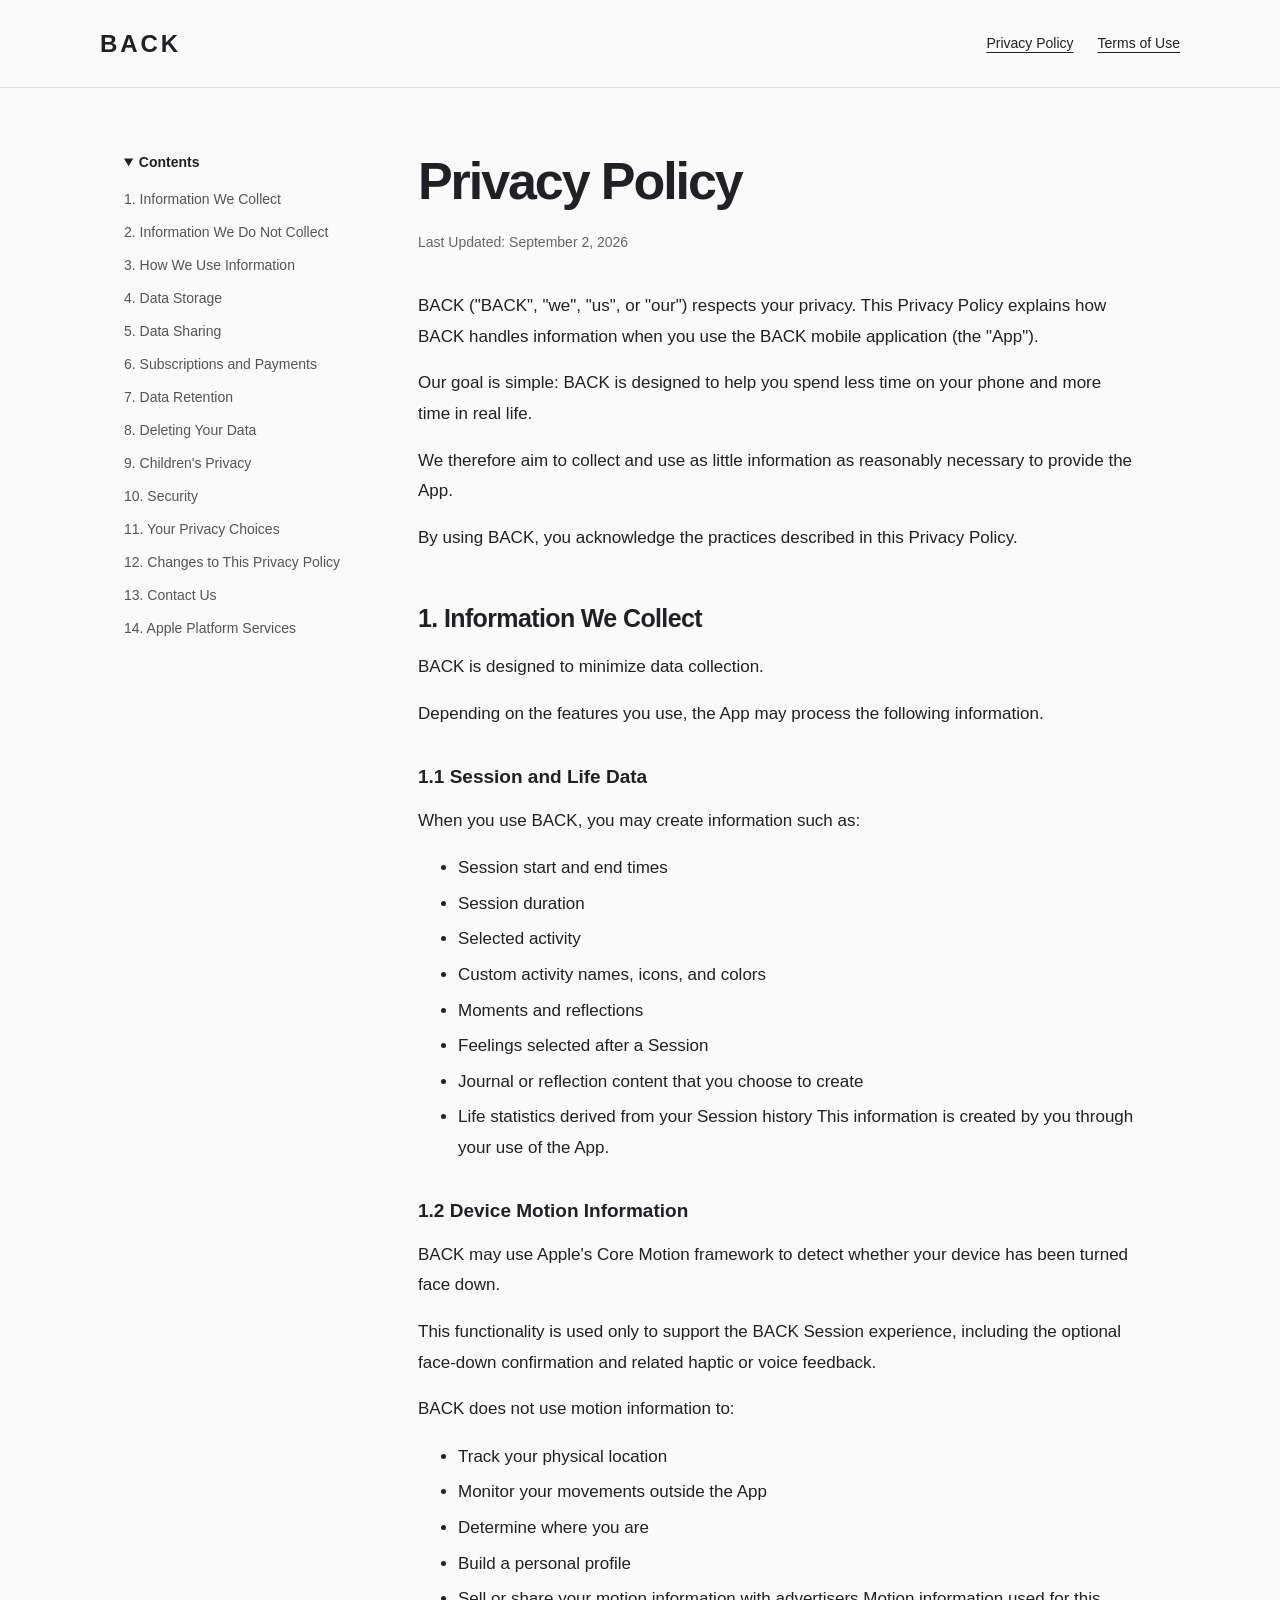
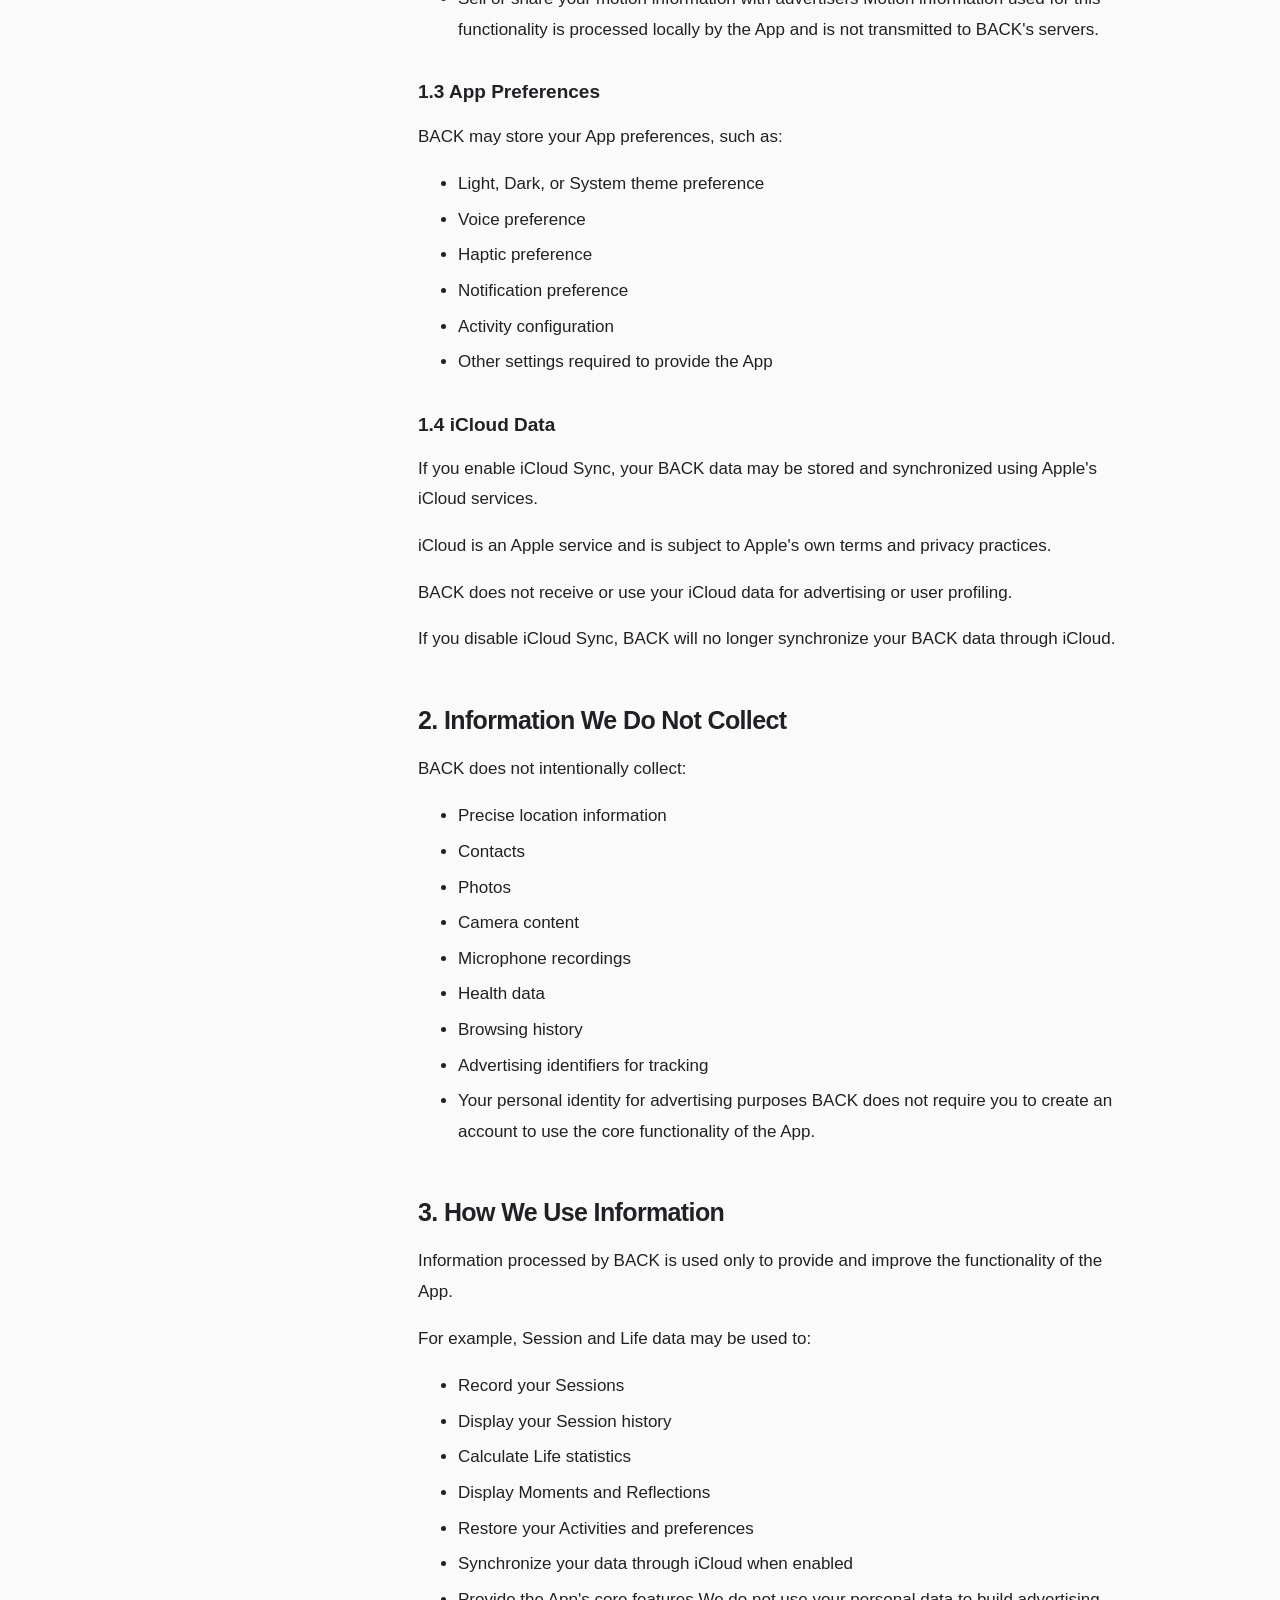
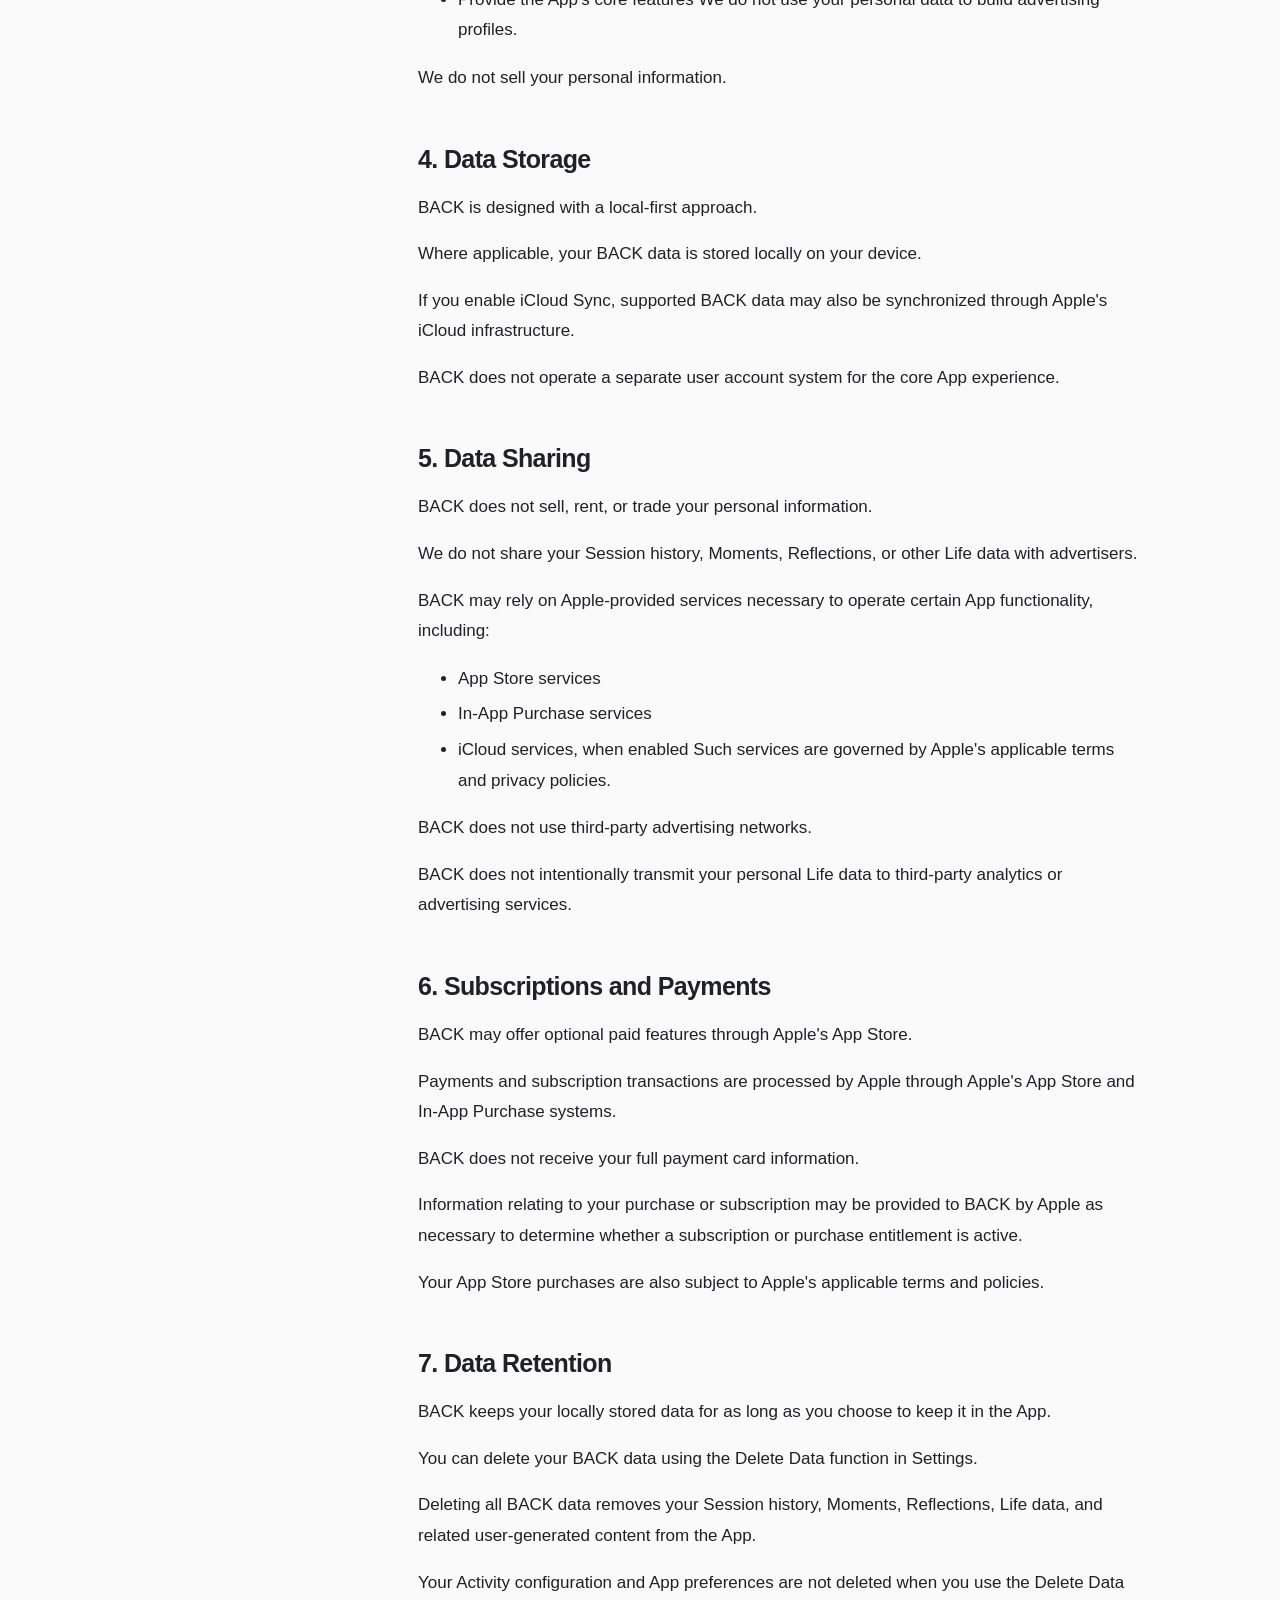
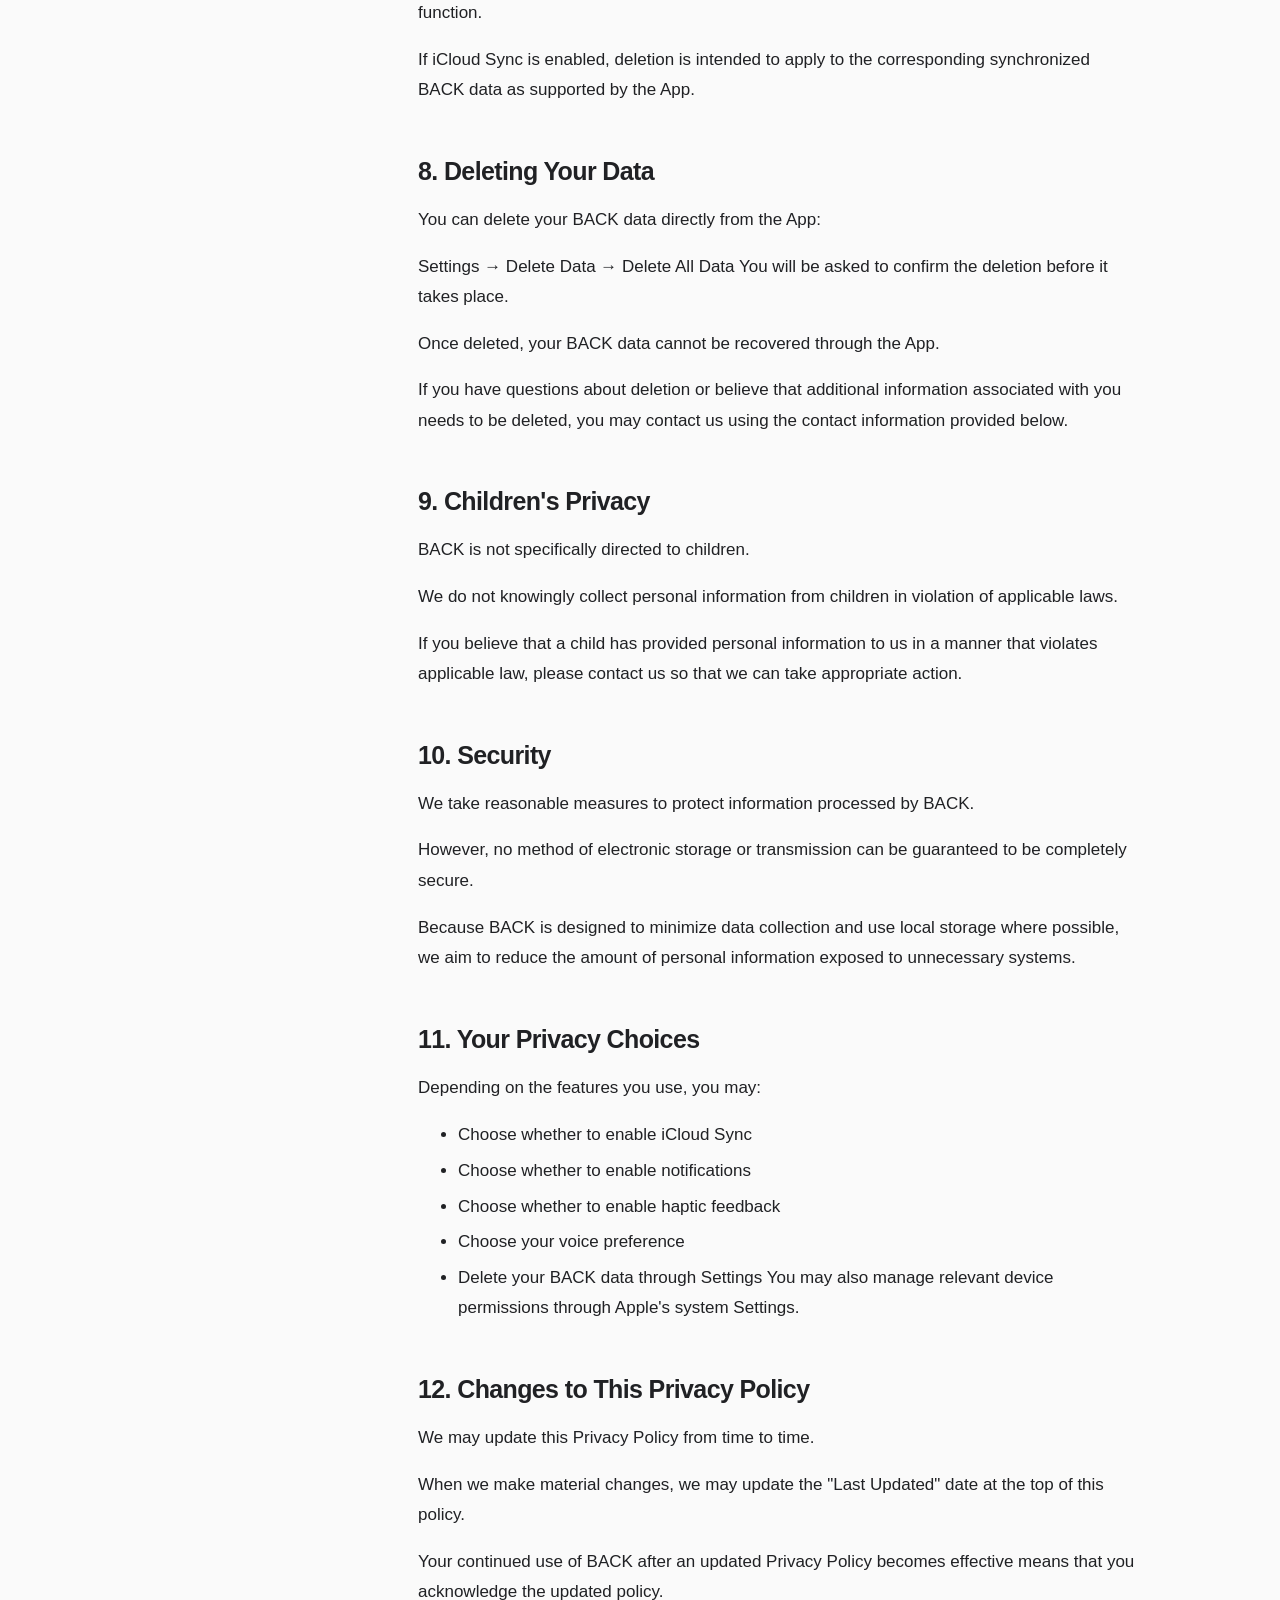
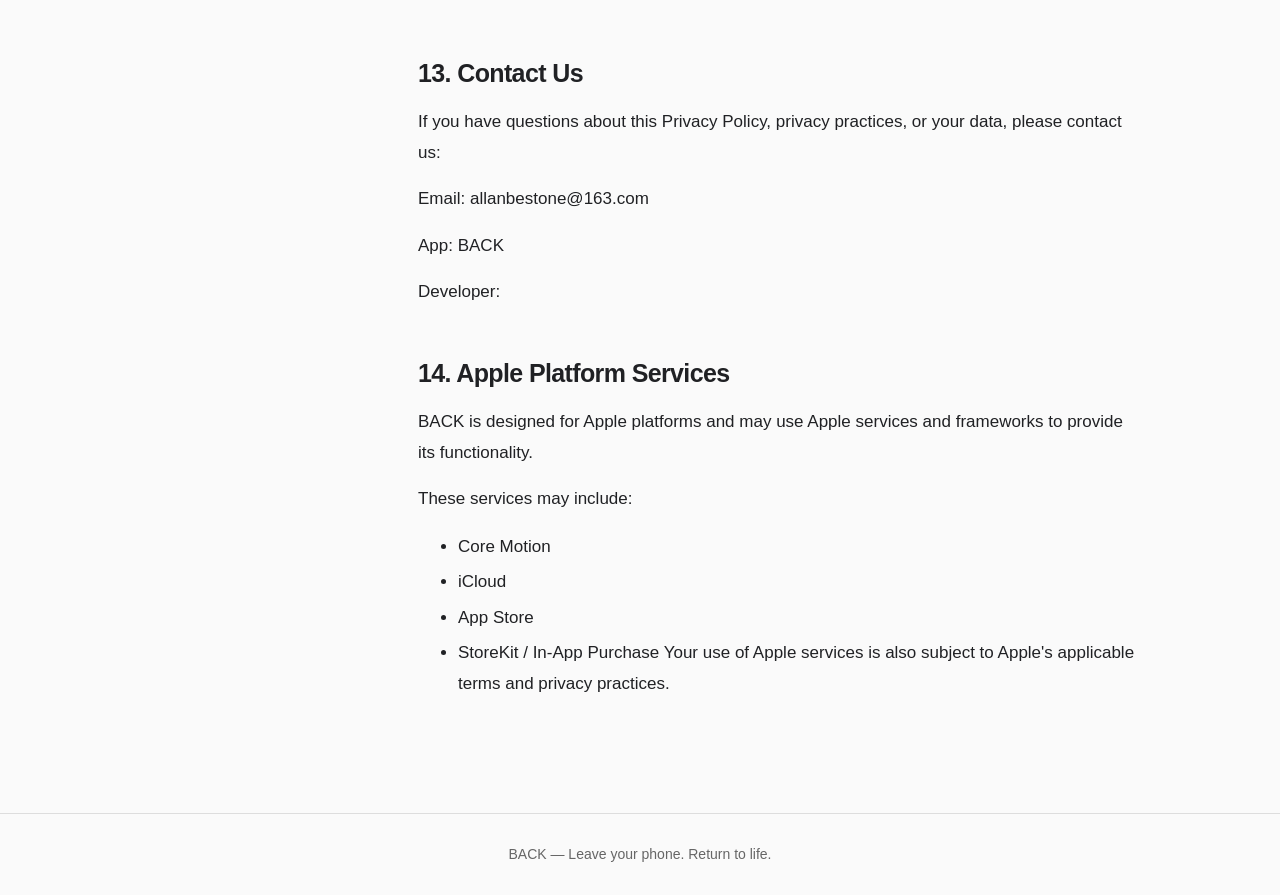
==== privacy.html @ 3ff4a6d5 "Publish BACK privacy policy and terms of use" ====
<!doctype html><html lang="en"><head><meta charset="utf-8"><meta name="viewport" content="width=device-width, initial-scale=1"><title>Privacy Policy · BACK</title><meta name="description" content="Privacy Policy for the BACK mobile application."><link rel="stylesheet" href="style.css"></head><body><header><a class="brand" href="index.html">BACK</a><nav aria-label="Legal"><a href="privacy.html">Privacy Policy</a><a href="terms.html">Terms of Use</a></nav></header><main><div class="layout"><aside><details open><summary>Contents</summary><a href="#section-1">1. Information We Collect</a><a href="#section-2">2. Information We Do Not Collect</a><a href="#section-3">3. How We Use Information</a><a href="#section-4">4. Data Storage</a><a href="#section-5">5. Data Sharing</a><a href="#section-6">6. Subscriptions and Payments</a><a href="#section-7">7. Data Retention</a><a href="#section-8">8. Deleting Your Data</a><a href="#section-9">9. Children&#x27;s Privacy</a><a href="#section-10">10. Security</a><a href="#section-11">11. Your Privacy Choices</a><a href="#section-12">12. Changes to This Privacy Policy</a><a href="#section-13">13. Contact Us</a><a href="#section-14">14. Apple Platform Services</a></details></aside><article><h1>Privacy Policy</h1><p class="date">Last Updated: September 2, 2026</p><p>BACK (&quot;BACK&quot;, &quot;we&quot;, &quot;us&quot;, or &quot;our&quot;) respects your privacy. This Privacy Policy explains how BACK handles information when you use the BACK mobile application (the &quot;App&quot;).</p><p>Our goal is simple: BACK is designed to help you spend less time on your phone and more time in real life.</p><p>We therefore aim to collect and use as little information as reasonably necessary to provide the App.</p><p>By using BACK, you acknowledge the practices described in this Privacy Policy.</p><h2 id="section-1">1. Information We Collect</h2><p>BACK is designed to minimize data collection.</p><p>Depending on the features you use, the App may process the following information.</p><h3>1.1 Session and Life Data</h3><p>When you use BACK, you may create information such as:</p><ul><li>Session start and end times</li><li>Session duration</li><li>Selected activity</li><li>Custom activity names, icons, and colors</li><li>Moments and reflections</li><li>Feelings selected after a Session</li><li>Journal or reflection content that you choose to create</li><li>Life statistics derived from your Session history This information is created by you through your use of the App.</li></ul><h3>1.2 Device Motion Information</h3><p>BACK may use Apple&#x27;s Core Motion framework to detect whether your device has been turned face down.</p><p>This functionality is used only to support the BACK Session experience, including the optional face-down confirmation and related haptic or voice feedback.</p><p>BACK does not use motion information to:</p><ul><li>Track your physical location</li><li>Monitor your movements outside the App</li><li>Determine where you are</li><li>Build a personal profile</li><li>Sell or share your motion information with advertisers Motion information used for this functionality is processed locally by the App and is not transmitted to BACK&#x27;s servers.</li></ul><h3>1.3 App Preferences</h3><p>BACK may store your App preferences, such as:</p><ul><li>Light, Dark, or System theme preference</li><li>Voice preference</li><li>Haptic preference</li><li>Notification preference</li><li>Activity configuration</li><li>Other settings required to provide the App</li></ul><h3>1.4 iCloud Data</h3><p>If you enable iCloud Sync, your BACK data may be stored and synchronized using Apple&#x27;s iCloud services.</p><p>iCloud is an Apple service and is subject to Apple&#x27;s own terms and privacy practices.</p><p>BACK does not receive or use your iCloud data for advertising or user profiling.</p><p>If you disable iCloud Sync, BACK will no longer synchronize your BACK data through iCloud.</p><h2 id="section-2">2. Information We Do Not Collect</h2><p>BACK does not intentionally collect:</p><ul><li>Precise location information</li><li>Contacts</li><li>Photos</li><li>Camera content</li><li>Microphone recordings</li><li>Health data</li><li>Browsing history</li><li>Advertising identifiers for tracking</li><li>Your personal identity for advertising purposes BACK does not require you to create an account to use the core functionality of the App.</li></ul><h2 id="section-3">3. How We Use Information</h2><p>Information processed by BACK is used only to provide and improve the functionality of the App.</p><p>For example, Session and Life data may be used to:</p><ul><li>Record your Sessions</li><li>Display your Session history</li><li>Calculate Life statistics</li><li>Display Moments and Reflections</li><li>Restore your Activities and preferences</li><li>Synchronize your data through iCloud when enabled</li><li>Provide the App&#x27;s core features We do not use your personal data to build advertising profiles.</li></ul><p>We do not sell your personal information.</p><h2 id="section-4">4. Data Storage</h2><p>BACK is designed with a local-first approach.</p><p>Where applicable, your BACK data is stored locally on your device.</p><p>If you enable iCloud Sync, supported BACK data may also be synchronized through Apple&#x27;s iCloud infrastructure.</p><p>BACK does not operate a separate user account system for the core App experience.</p><h2 id="section-5">5. Data Sharing</h2><p>BACK does not sell, rent, or trade your personal information.</p><p>We do not share your Session history, Moments, Reflections, or other Life data with advertisers.</p><p>BACK may rely on Apple-provided services necessary to operate certain App functionality, including:</p><ul><li>App Store services</li><li>In-App Purchase services</li><li>iCloud services, when enabled Such services are governed by Apple&#x27;s applicable terms and privacy policies.</li></ul><p>BACK does not use third-party advertising networks.</p><p>BACK does not intentionally transmit your personal Life data to third-party analytics or advertising services.</p><h2 id="section-6">6. Subscriptions and Payments</h2><p>BACK may offer optional paid features through Apple&#x27;s App Store.</p><p>Payments and subscription transactions are processed by Apple through Apple&#x27;s App Store and In-App Purchase systems.</p><p>BACK does not receive your full payment card information.</p><p>Information relating to your purchase or subscription may be provided to BACK by Apple as necessary to determine whether a subscription or purchase entitlement is active.</p><p>Your App Store purchases are also subject to Apple&#x27;s applicable terms and policies.</p><h2 id="section-7">7. Data Retention</h2><p>BACK keeps your locally stored data for as long as you choose to keep it in the App.</p><p>You can delete your BACK data using the Delete Data function in Settings.</p><p>Deleting all BACK data removes your Session history, Moments, Reflections, Life data, and related user-generated content from the App.</p><p>Your Activity configuration and App preferences are not deleted when you use the Delete Data function.</p><p>If iCloud Sync is enabled, deletion is intended to apply to the corresponding synchronized BACK data as supported by the App.</p><h2 id="section-8">8. Deleting Your Data</h2><p>You can delete your BACK data directly from the App:</p><p>Settings → Delete Data → Delete All Data You will be asked to confirm the deletion before it takes place.</p><p>Once deleted, your BACK data cannot be recovered through the App.</p><p>If you have questions about deletion or believe that additional information associated with you needs to be deleted, you may contact us using the contact information provided below.</p><h2 id="section-9">9. Children&#x27;s Privacy</h2><p>BACK is not specifically directed to children.</p><p>We do not knowingly collect personal information from children in violation of applicable laws.</p><p>If you believe that a child has provided personal information to us in a manner that violates applicable law, please contact us so that we can take appropriate action.</p><h2 id="section-10">10. Security</h2><p>We take reasonable measures to protect information processed by BACK.</p><p>However, no method of electronic storage or transmission can be guaranteed to be completely secure.</p><p>Because BACK is designed to minimize data collection and use local storage where possible, we aim to reduce the amount of personal information exposed to unnecessary systems.</p><h2 id="section-11">11. Your Privacy Choices</h2><p>Depending on the features you use, you may:</p><ul><li>Choose whether to enable iCloud Sync</li><li>Choose whether to enable notifications</li><li>Choose whether to enable haptic feedback</li><li>Choose your voice preference</li><li>Delete your BACK data through Settings You may also manage relevant device permissions through Apple&#x27;s system Settings.</li></ul><h2 id="section-12">12. Changes to This Privacy Policy</h2><p>We may update this Privacy Policy from time to time.</p><p>When we make material changes, we may update the &quot;Last Updated&quot; date at the top of this policy.</p><p>Your continued use of BACK after an updated Privacy Policy becomes effective means that you acknowledge the updated policy.</p><h2 id="section-13">13. Contact Us</h2><p>If you have questions about this Privacy Policy, privacy practices, or your data, please contact us:</p><p>Email: allanbestone@163.com</p><p>App: BACK</p><p>Developer:</p><h2 id="section-14">14. Apple Platform Services</h2><p>BACK is designed for Apple platforms and may use Apple services and frameworks to provide its functionality.</p><p>These services may include:</p><ul><li>Core Motion</li><li>iCloud</li><li>App Store</li><li>StoreKit / In-App Purchase Your use of Apple services is also subject to Apple&#x27;s applicable terms and privacy practices.</li></ul></article></div></main><footer>BACK — Leave your phone. Return to life.</footer></body></html>
---- style.css ----
*{box-sizing:border-box}html{scroll-behavior:smooth}body{margin:0;color:#202124;background:#fafafa;font:17px/1.8 -apple-system,BlinkMacSystemFont,"Segoe UI",sans-serif}a{color:inherit;text-underline-offset:4px}header{border-bottom:1px solid #ddd;padding:22px max(24px,calc((100% - 1080px)/2));display:flex;align-items:center;justify-content:space-between;gap:24px}.brand{font-size:24px;font-weight:800;letter-spacing:.12em;text-decoration:none}nav{display:flex;gap:24px;font-size:14px}main{max-width:1080px;margin:auto;padding:64px 24px 96px}.layout{display:grid;grid-template-columns:230px minmax(0,1fr);gap:64px}aside{font-size:14px;line-height:1.5}aside details{position:sticky;top:24px}summary{font-weight:600;margin-bottom:16px;cursor:pointer}aside a{display:block;text-decoration:none;margin:12px 0;color:#555}article{max-width:720px;min-width:0}h1{font-size:clamp(36px,6vw,52px);line-height:1.15;letter-spacing:-.04em;margin:0 0 18px}h2{font-size:25px;line-height:1.4;margin:48px 0 16px;letter-spacing:-.025em;scroll-margin-top:24px}h3{font-size:19px;margin:30px 0 12px}p{margin:0 0 16px}li{margin:5px 0}.date{color:#666;font-size:14px;margin-bottom:36px}footer{border-top:1px solid #ddd;padding:28px 24px;text-align:center;color:#666;font-size:14px}.links{margin-top:40px;max-width:720px}.links a{display:flex;justify-content:space-between;padding:25px 0;border-top:1px solid #ccc;font-size:24px;text-decoration:none}.links a:last-child{border-bottom:1px solid #ccc}a:hover{color:#426b46}a:focus-visible,summary:focus-visible{outline:3px solid #426b46;outline-offset:5px}@media(max-width:760px){header{align-items:flex-start}nav{gap:12px;flex-wrap:wrap;justify-content:flex-end}main{padding-top:40px}.layout{grid-template-columns:1fr;gap:32px}aside details{position:static}h2{margin-top:36px}}@media print{header,aside,footer{display:none}.layout{display:block}main{padding:0}body{background:white;color:black;font-size:11pt}h2,h3{break-after:avoid}a{text-decoration:none}}
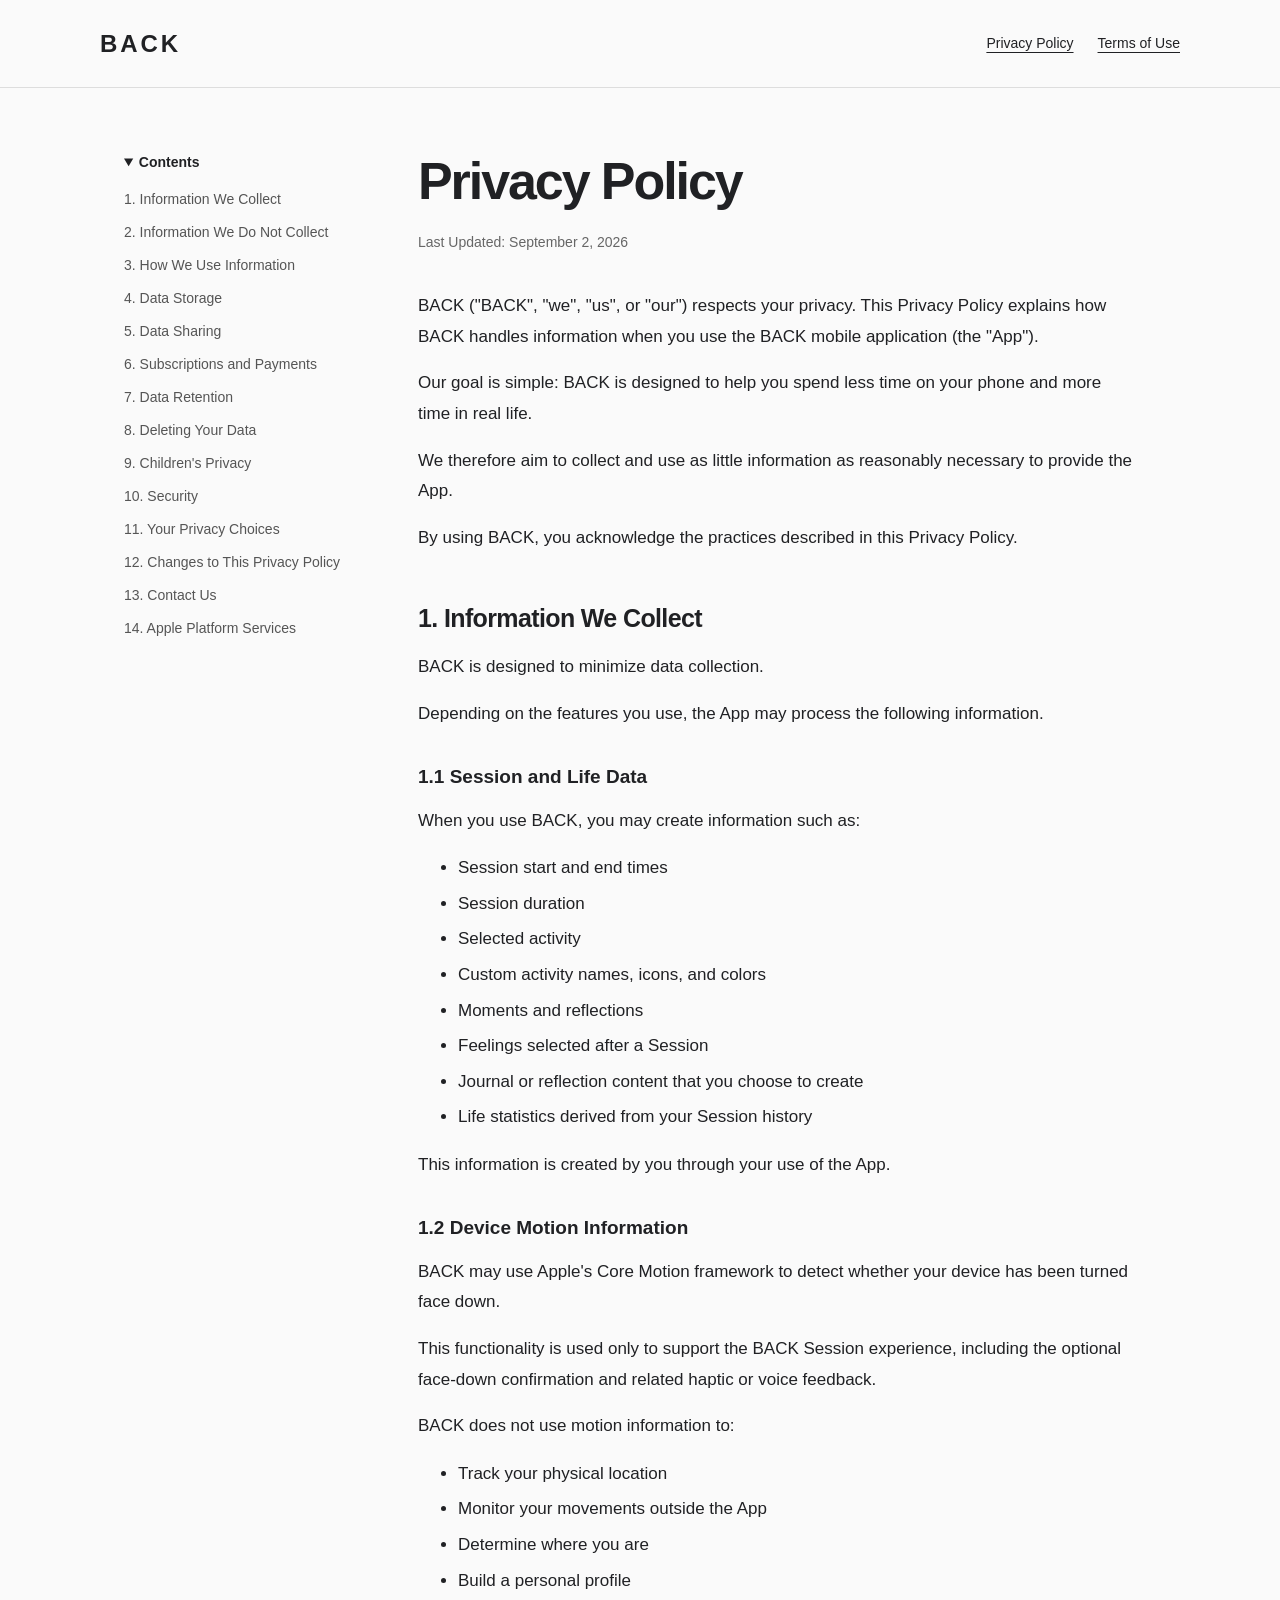
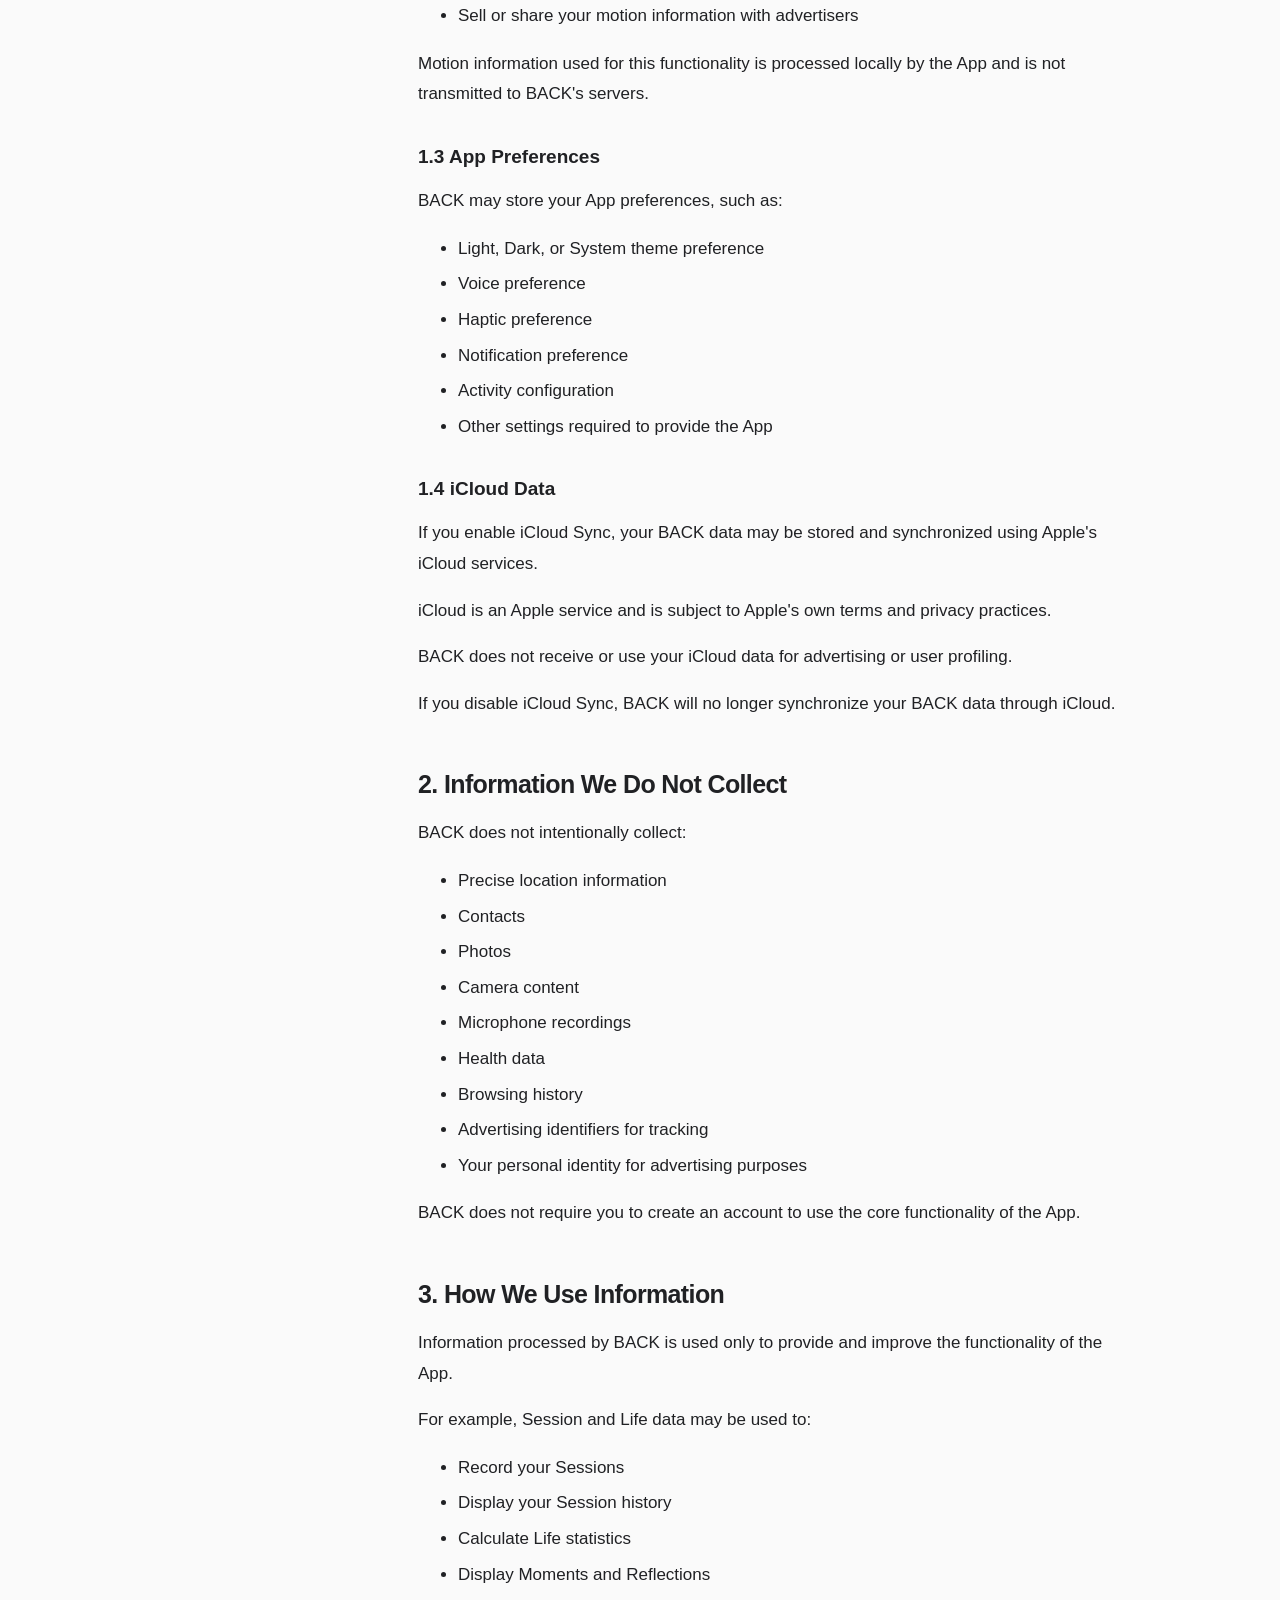
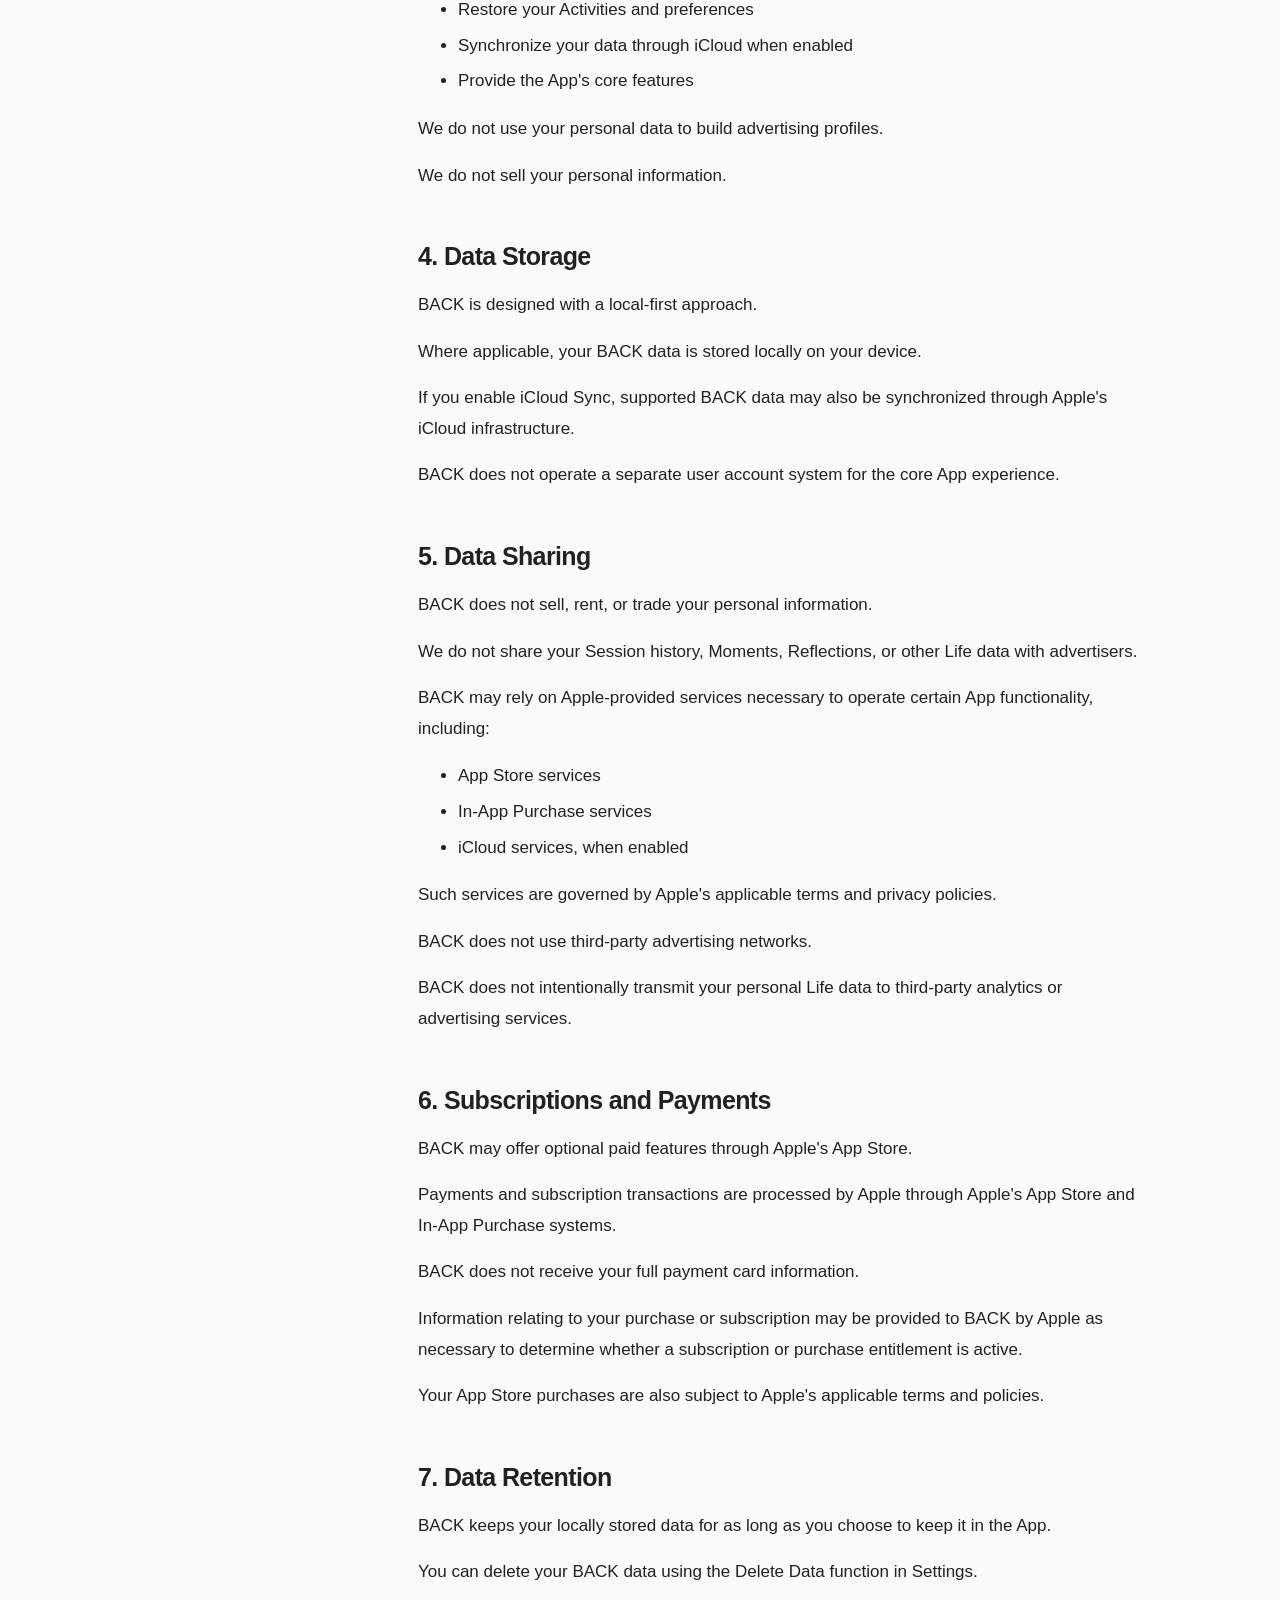
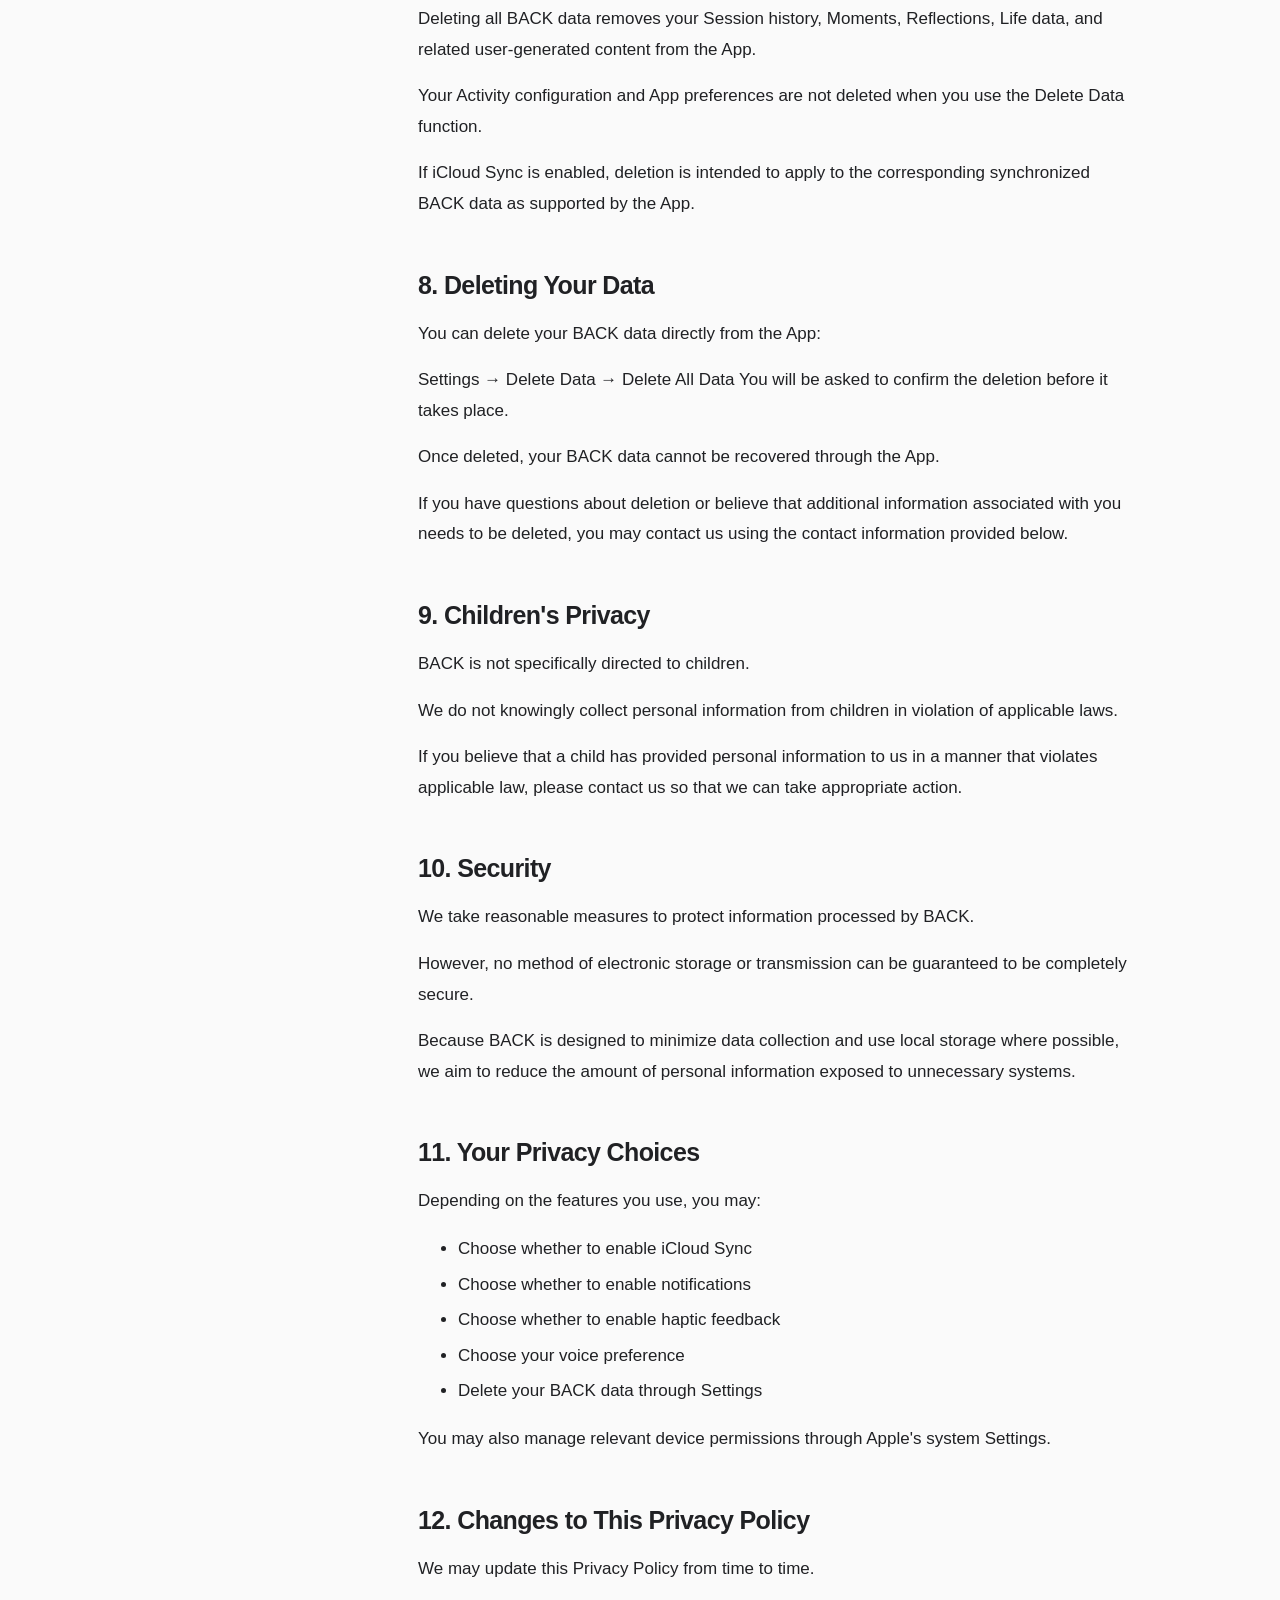
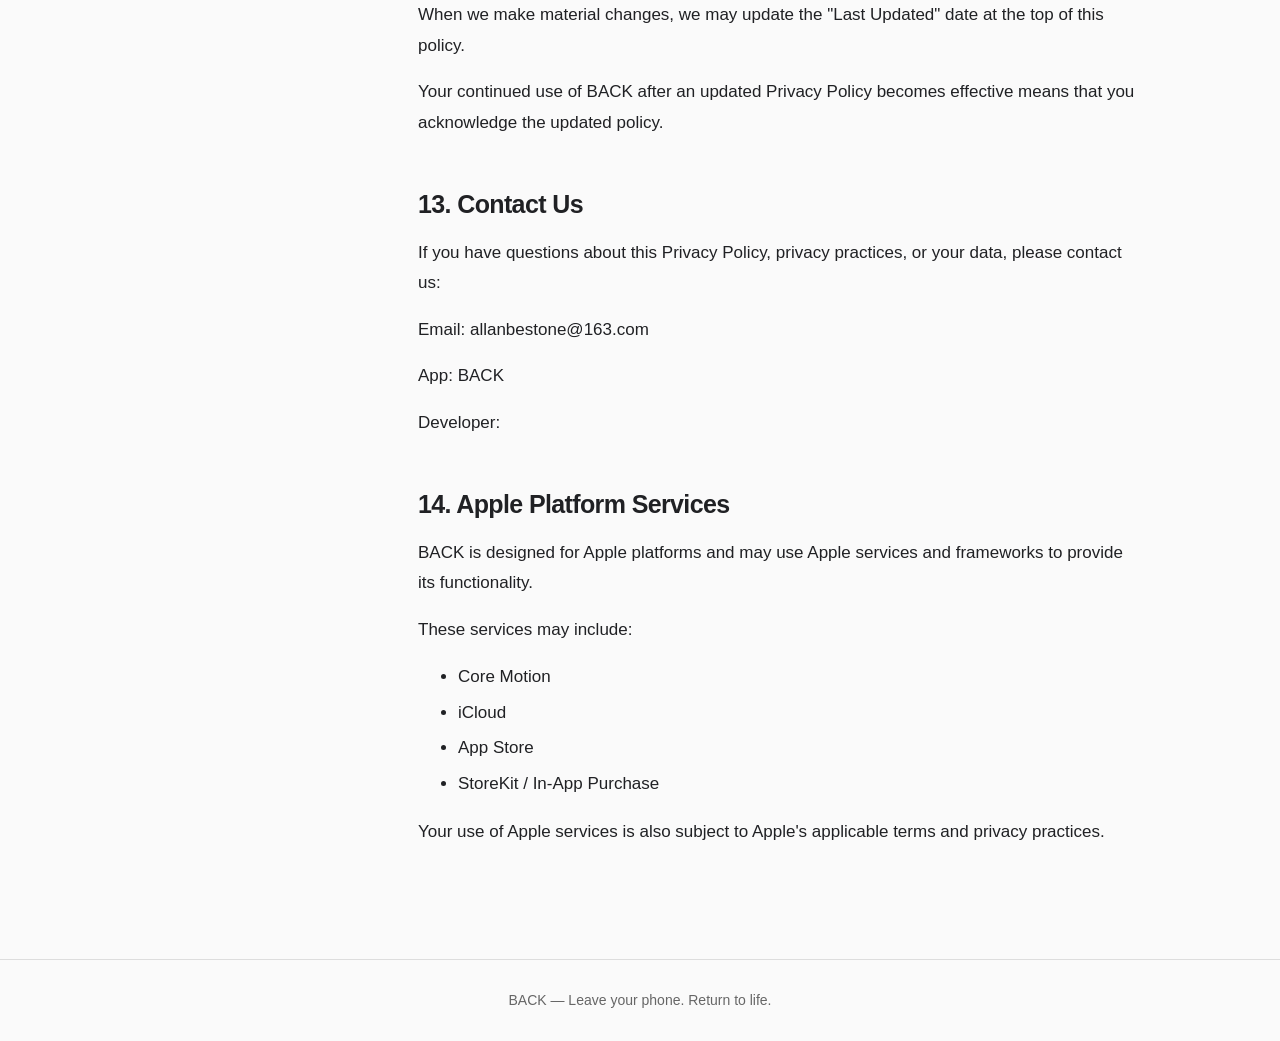
==== commit 97384fa0: "Improve legal document paragraph formatting" ====
--- a/privacy.html
+++ b/privacy.html
@@ -1 +1 @@
-<!doctype html><html lang="en"><head><meta charset="utf-8"><meta name="viewport" content="width=device-width, initial-scale=1"><title>Privacy Policy · BACK</title><meta name="description" content="Privacy Policy for the BACK mobile application."><link rel="stylesheet" href="style.css"></head><body><header><a class="brand" href="index.html">BACK</a><nav aria-label="Legal"><a href="privacy.html">Privacy Policy</a><a href="terms.html">Terms of Use</a></nav></header><main><div class="layout"><aside><details open><summary>Contents</summary><a href="#section-1">1. Information We Collect</a><a href="#section-2">2. Information We Do Not Collect</a><a href="#section-3">3. How We Use Information</a><a href="#section-4">4. Data Storage</a><a href="#section-5">5. Data Sharing</a><a href="#section-6">6. Subscriptions and Payments</a><a href="#section-7">7. Data Retention</a><a href="#section-8">8. Deleting Your Data</a><a href="#section-9">9. Children&#x27;s Privacy</a><a href="#section-10">10. Security</a><a href="#section-11">11. Your Privacy Choices</a><a href="#section-12">12. Changes to This Privacy Policy</a><a href="#section-13">13. Contact Us</a><a href="#section-14">14. Apple Platform Services</a></details></aside><article><h1>Privacy Policy</h1><p class="date">Last Updated: September 2, 2026</p><p>BACK (&quot;BACK&quot;, &quot;we&quot;, &quot;us&quot;, or &quot;our&quot;) respects your privacy. This Privacy Policy explains how BACK handles information when you use the BACK mobile application (the &quot;App&quot;).</p><p>Our goal is simple: BACK is designed to help you spend less time on your phone and more time in real life.</p><p>We therefore aim to collect and use as little information as reasonably necessary to provide the App.</p><p>By using BACK, you acknowledge the practices described in this Privacy Policy.</p><h2 id="section-1">1. Information We Collect</h2><p>BACK is designed to minimize data collection.</p><p>Depending on the features you use, the App may process the following information.</p><h3>1.1 Session and Life Data</h3><p>When you use BACK, you may create information such as:</p><ul><li>Session start and end times</li><li>Session duration</li><li>Selected activity</li><li>Custom activity names, icons, and colors</li><li>Moments and reflections</li><li>Feelings selected after a Session</li><li>Journal or reflection content that you choose to create</li><li>Life statistics derived from your Session history This information is created by you through your use of the App.</li></ul><h3>1.2 Device Motion Information</h3><p>BACK may use Apple&#x27;s Core Motion framework to detect whether your device has been turned face down.</p><p>This functionality is used only to support the BACK Session experience, including the optional face-down confirmation and related haptic or voice feedback.</p><p>BACK does not use motion information to:</p><ul><li>Track your physical location</li><li>Monitor your movements outside the App</li><li>Determine where you are</li><li>Build a personal profile</li><li>Sell or share your motion information with advertisers Motion information used for this functionality is processed locally by the App and is not transmitted to BACK&#x27;s servers.</li></ul><h3>1.3 App Preferences</h3><p>BACK may store your App preferences, such as:</p><ul><li>Light, Dark, or System theme preference</li><li>Voice preference</li><li>Haptic preference</li><li>Notification preference</li><li>Activity configuration</li><li>Other settings required to provide the App</li></ul><h3>1.4 iCloud Data</h3><p>If you enable iCloud Sync, your BACK data may be stored and synchronized using Apple&#x27;s iCloud services.</p><p>iCloud is an Apple service and is subject to Apple&#x27;s own terms and privacy practices.</p><p>BACK does not receive or use your iCloud data for advertising or user profiling.</p><p>If you disable iCloud Sync, BACK will no longer synchronize your BACK data through iCloud.</p><h2 id="section-2">2. Information We Do Not Collect</h2><p>BACK does not intentionally collect:</p><ul><li>Precise location information</li><li>Contacts</li><li>Photos</li><li>Camera content</li><li>Microphone recordings</li><li>Health data</li><li>Browsing history</li><li>Advertising identifiers for tracking</li><li>Your personal identity for advertising purposes BACK does not require you to create an account to use the core functionality of the App.</li></ul><h2 id="section-3">3. How We Use Information</h2><p>Information processed by BACK is used only to provide and improve the functionality of the App.</p><p>For example, Session and Life data may be used to:</p><ul><li>Record your Sessions</li><li>Display your Session history</li><li>Calculate Life statistics</li><li>Display Moments and Reflections</li><li>Restore your Activities and preferences</li><li>Synchronize your data through iCloud when enabled</li><li>Provide the App&#x27;s core features We do not use your personal data to build advertising profiles.</li></ul><p>We do not sell your personal information.</p><h2 id="section-4">4. Data Storage</h2><p>BACK is designed with a local-first approach.</p><p>Where applicable, your BACK data is stored locally on your device.</p><p>If you enable iCloud Sync, supported BACK data may also be synchronized through Apple&#x27;s iCloud infrastructure.</p><p>BACK does not operate a separate user account system for the core App experience.</p><h2 id="section-5">5. Data Sharing</h2><p>BACK does not sell, rent, or trade your personal information.</p><p>We do not share your Session history, Moments, Reflections, or other Life data with advertisers.</p><p>BACK may rely on Apple-provided services necessary to operate certain App functionality, including:</p><ul><li>App Store services</li><li>In-App Purchase services</li><li>iCloud services, when enabled Such services are governed by Apple&#x27;s applicable terms and privacy policies.</li></ul><p>BACK does not use third-party advertising networks.</p><p>BACK does not intentionally transmit your personal Life data to third-party analytics or advertising services.</p><h2 id="section-6">6. Subscriptions and Payments</h2><p>BACK may offer optional paid features through Apple&#x27;s App Store.</p><p>Payments and subscription transactions are processed by Apple through Apple&#x27;s App Store and In-App Purchase systems.</p><p>BACK does not receive your full payment card information.</p><p>Information relating to your purchase or subscription may be provided to BACK by Apple as necessary to determine whether a subscription or purchase entitlement is active.</p><p>Your App Store purchases are also subject to Apple&#x27;s applicable terms and policies.</p><h2 id="section-7">7. Data Retention</h2><p>BACK keeps your locally stored data for as long as you choose to keep it in the App.</p><p>You can delete your BACK data using the Delete Data function in Settings.</p><p>Deleting all BACK data removes your Session history, Moments, Reflections, Life data, and related user-generated content from the App.</p><p>Your Activity configuration and App preferences are not deleted when you use the Delete Data function.</p><p>If iCloud Sync is enabled, deletion is intended to apply to the corresponding synchronized BACK data as supported by the App.</p><h2 id="section-8">8. Deleting Your Data</h2><p>You can delete your BACK data directly from the App:</p><p>Settings → Delete Data → Delete All Data You will be asked to confirm the deletion before it takes place.</p><p>Once deleted, your BACK data cannot be recovered through the App.</p><p>If you have questions about deletion or believe that additional information associated with you needs to be deleted, you may contact us using the contact information provided below.</p><h2 id="section-9">9. Children&#x27;s Privacy</h2><p>BACK is not specifically directed to children.</p><p>We do not knowingly collect personal information from children in violation of applicable laws.</p><p>If you believe that a child has provided personal information to us in a manner that violates applicable law, please contact us so that we can take appropriate action.</p><h2 id="section-10">10. Security</h2><p>We take reasonable measures to protect information processed by BACK.</p><p>However, no method of electronic storage or transmission can be guaranteed to be completely secure.</p><p>Because BACK is designed to minimize data collection and use local storage where possible, we aim to reduce the amount of personal information exposed to unnecessary systems.</p><h2 id="section-11">11. Your Privacy Choices</h2><p>Depending on the features you use, you may:</p><ul><li>Choose whether to enable iCloud Sync</li><li>Choose whether to enable notifications</li><li>Choose whether to enable haptic feedback</li><li>Choose your voice preference</li><li>Delete your BACK data through Settings You may also manage relevant device permissions through Apple&#x27;s system Settings.</li></ul><h2 id="section-12">12. Changes to This Privacy Policy</h2><p>We may update this Privacy Policy from time to time.</p><p>When we make material changes, we may update the &quot;Last Updated&quot; date at the top of this policy.</p><p>Your continued use of BACK after an updated Privacy Policy becomes effective means that you acknowledge the updated policy.</p><h2 id="section-13">13. Contact Us</h2><p>If you have questions about this Privacy Policy, privacy practices, or your data, please contact us:</p><p>Email: allanbestone@163.com</p><p>App: BACK</p><p>Developer:</p><h2 id="section-14">14. Apple Platform Services</h2><p>BACK is designed for Apple platforms and may use Apple services and frameworks to provide its functionality.</p><p>These services may include:</p><ul><li>Core Motion</li><li>iCloud</li><li>App Store</li><li>StoreKit / In-App Purchase Your use of Apple services is also subject to Apple&#x27;s applicable terms and privacy practices.</li></ul></article></div></main><footer>BACK — Leave your phone. Return to life.</footer></body></html>+<!doctype html><html lang="en"><head><meta charset="utf-8"><meta name="viewport" content="width=device-width, initial-scale=1"><title>Privacy Policy · BACK</title><meta name="description" content="Privacy Policy for the BACK mobile application."><link rel="stylesheet" href="style.css"></head><body><header><a class="brand" href="index.html">BACK</a><nav aria-label="Legal"><a href="privacy.html">Privacy Policy</a><a href="terms.html">Terms of Use</a></nav></header><main><div class="layout"><aside><details open><summary>Contents</summary><a href="#section-1">1. Information We Collect</a><a href="#section-2">2. Information We Do Not Collect</a><a href="#section-3">3. How We Use Information</a><a href="#section-4">4. Data Storage</a><a href="#section-5">5. Data Sharing</a><a href="#section-6">6. Subscriptions and Payments</a><a href="#section-7">7. Data Retention</a><a href="#section-8">8. Deleting Your Data</a><a href="#section-9">9. Children&#x27;s Privacy</a><a href="#section-10">10. Security</a><a href="#section-11">11. Your Privacy Choices</a><a href="#section-12">12. Changes to This Privacy Policy</a><a href="#section-13">13. Contact Us</a><a href="#section-14">14. Apple Platform Services</a></details></aside><article><h1>Privacy Policy</h1><p class="date">Last Updated: September 2, 2026</p><p>BACK (&quot;BACK&quot;, &quot;we&quot;, &quot;us&quot;, or &quot;our&quot;) respects your privacy. This Privacy Policy explains how BACK handles information when you use the BACK mobile application (the &quot;App&quot;).</p><p>Our goal is simple: BACK is designed to help you spend less time on your phone and more time in real life.</p><p>We therefore aim to collect and use as little information as reasonably necessary to provide the App.</p><p>By using BACK, you acknowledge the practices described in this Privacy Policy.</p><h2 id="section-1">1. Information We Collect</h2><p>BACK is designed to minimize data collection.</p><p>Depending on the features you use, the App may process the following information.</p><h3>1.1 Session and Life Data</h3><p>When you use BACK, you may create information such as:</p><ul><li>Session start and end times</li><li>Session duration</li><li>Selected activity</li><li>Custom activity names, icons, and colors</li><li>Moments and reflections</li><li>Feelings selected after a Session</li><li>Journal or reflection content that you choose to create</li><li>Life statistics derived from your Session history</li></ul><p>This information is created by you through your use of the App.</p><h3>1.2 Device Motion Information</h3><p>BACK may use Apple&#x27;s Core Motion framework to detect whether your device has been turned face down.</p><p>This functionality is used only to support the BACK Session experience, including the optional face-down confirmation and related haptic or voice feedback.</p><p>BACK does not use motion information to:</p><ul><li>Track your physical location</li><li>Monitor your movements outside the App</li><li>Determine where you are</li><li>Build a personal profile</li><li>Sell or share your motion information with advertisers</li></ul><p>Motion information used for this functionality is processed locally by the App and is not transmitted to BACK&#x27;s servers.</p><h3>1.3 App Preferences</h3><p>BACK may store your App preferences, such as:</p><ul><li>Light, Dark, or System theme preference</li><li>Voice preference</li><li>Haptic preference</li><li>Notification preference</li><li>Activity configuration</li><li>Other settings required to provide the App</li></ul><h3>1.4 iCloud Data</h3><p>If you enable iCloud Sync, your BACK data may be stored and synchronized using Apple&#x27;s iCloud services.</p><p>iCloud is an Apple service and is subject to Apple&#x27;s own terms and privacy practices.</p><p>BACK does not receive or use your iCloud data for advertising or user profiling.</p><p>If you disable iCloud Sync, BACK will no longer synchronize your BACK data through iCloud.</p><h2 id="section-2">2. Information We Do Not Collect</h2><p>BACK does not intentionally collect:</p><ul><li>Precise location information</li><li>Contacts</li><li>Photos</li><li>Camera content</li><li>Microphone recordings</li><li>Health data</li><li>Browsing history</li><li>Advertising identifiers for tracking</li><li>Your personal identity for advertising purposes</li></ul><p>BACK does not require you to create an account to use the core functionality of the App.</p><h2 id="section-3">3. How We Use Information</h2><p>Information processed by BACK is used only to provide and improve the functionality of the App.</p><p>For example, Session and Life data may be used to:</p><ul><li>Record your Sessions</li><li>Display your Session history</li><li>Calculate Life statistics</li><li>Display Moments and Reflections</li><li>Restore your Activities and preferences</li><li>Synchronize your data through iCloud when enabled</li><li>Provide the App&#x27;s core features</li></ul><p>We do not use your personal data to build advertising profiles.</p><p>We do not sell your personal information.</p><h2 id="section-4">4. Data Storage</h2><p>BACK is designed with a local-first approach.</p><p>Where applicable, your BACK data is stored locally on your device.</p><p>If you enable iCloud Sync, supported BACK data may also be synchronized through Apple&#x27;s iCloud infrastructure.</p><p>BACK does not operate a separate user account system for the core App experience.</p><h2 id="section-5">5. Data Sharing</h2><p>BACK does not sell, rent, or trade your personal information.</p><p>We do not share your Session history, Moments, Reflections, or other Life data with advertisers.</p><p>BACK may rely on Apple-provided services necessary to operate certain App functionality, including:</p><ul><li>App Store services</li><li>In-App Purchase services</li><li>iCloud services, when enabled</li></ul><p>Such services are governed by Apple&#x27;s applicable terms and privacy policies.</p><p>BACK does not use third-party advertising networks.</p><p>BACK does not intentionally transmit your personal Life data to third-party analytics or advertising services.</p><h2 id="section-6">6. Subscriptions and Payments</h2><p>BACK may offer optional paid features through Apple&#x27;s App Store.</p><p>Payments and subscription transactions are processed by Apple through Apple&#x27;s App Store and In-App Purchase systems.</p><p>BACK does not receive your full payment card information.</p><p>Information relating to your purchase or subscription may be provided to BACK by Apple as necessary to determine whether a subscription or purchase entitlement is active.</p><p>Your App Store purchases are also subject to Apple&#x27;s applicable terms and policies.</p><h2 id="section-7">7. Data Retention</h2><p>BACK keeps your locally stored data for as long as you choose to keep it in the App.</p><p>You can delete your BACK data using the Delete Data function in Settings.</p><p>Deleting all BACK data removes your Session history, Moments, Reflections, Life data, and related user-generated content from the App.</p><p>Your Activity configuration and App preferences are not deleted when you use the Delete Data function.</p><p>If iCloud Sync is enabled, deletion is intended to apply to the corresponding synchronized BACK data as supported by the App.</p><h2 id="section-8">8. Deleting Your Data</h2><p>You can delete your BACK data directly from the App:</p><p>Settings → Delete Data → Delete All Data You will be asked to confirm the deletion before it takes place.</p><p>Once deleted, your BACK data cannot be recovered through the App.</p><p>If you have questions about deletion or believe that additional information associated with you needs to be deleted, you may contact us using the contact information provided below.</p><h2 id="section-9">9. Children&#x27;s Privacy</h2><p>BACK is not specifically directed to children.</p><p>We do not knowingly collect personal information from children in violation of applicable laws.</p><p>If you believe that a child has provided personal information to us in a manner that violates applicable law, please contact us so that we can take appropriate action.</p><h2 id="section-10">10. Security</h2><p>We take reasonable measures to protect information processed by BACK.</p><p>However, no method of electronic storage or transmission can be guaranteed to be completely secure.</p><p>Because BACK is designed to minimize data collection and use local storage where possible, we aim to reduce the amount of personal information exposed to unnecessary systems.</p><h2 id="section-11">11. Your Privacy Choices</h2><p>Depending on the features you use, you may:</p><ul><li>Choose whether to enable iCloud Sync</li><li>Choose whether to enable notifications</li><li>Choose whether to enable haptic feedback</li><li>Choose your voice preference</li><li>Delete your BACK data through Settings</li></ul><p>You may also manage relevant device permissions through Apple&#x27;s system Settings.</p><h2 id="section-12">12. Changes to This Privacy Policy</h2><p>We may update this Privacy Policy from time to time.</p><p>When we make material changes, we may update the &quot;Last Updated&quot; date at the top of this policy.</p><p>Your continued use of BACK after an updated Privacy Policy becomes effective means that you acknowledge the updated policy.</p><h2 id="section-13">13. Contact Us</h2><p>If you have questions about this Privacy Policy, privacy practices, or your data, please contact us:</p><p>Email: allanbestone@163.com</p><p>App: BACK</p><p>Developer:</p><h2 id="section-14">14. Apple Platform Services</h2><p>BACK is designed for Apple platforms and may use Apple services and frameworks to provide its functionality.</p><p>These services may include:</p><ul><li>Core Motion</li><li>iCloud</li><li>App Store</li><li>StoreKit / In-App Purchase</li></ul><p>Your use of Apple services is also subject to Apple&#x27;s applicable terms and privacy practices.</p></article></div></main><footer>BACK — Leave your phone. Return to life.</footer></body></html>
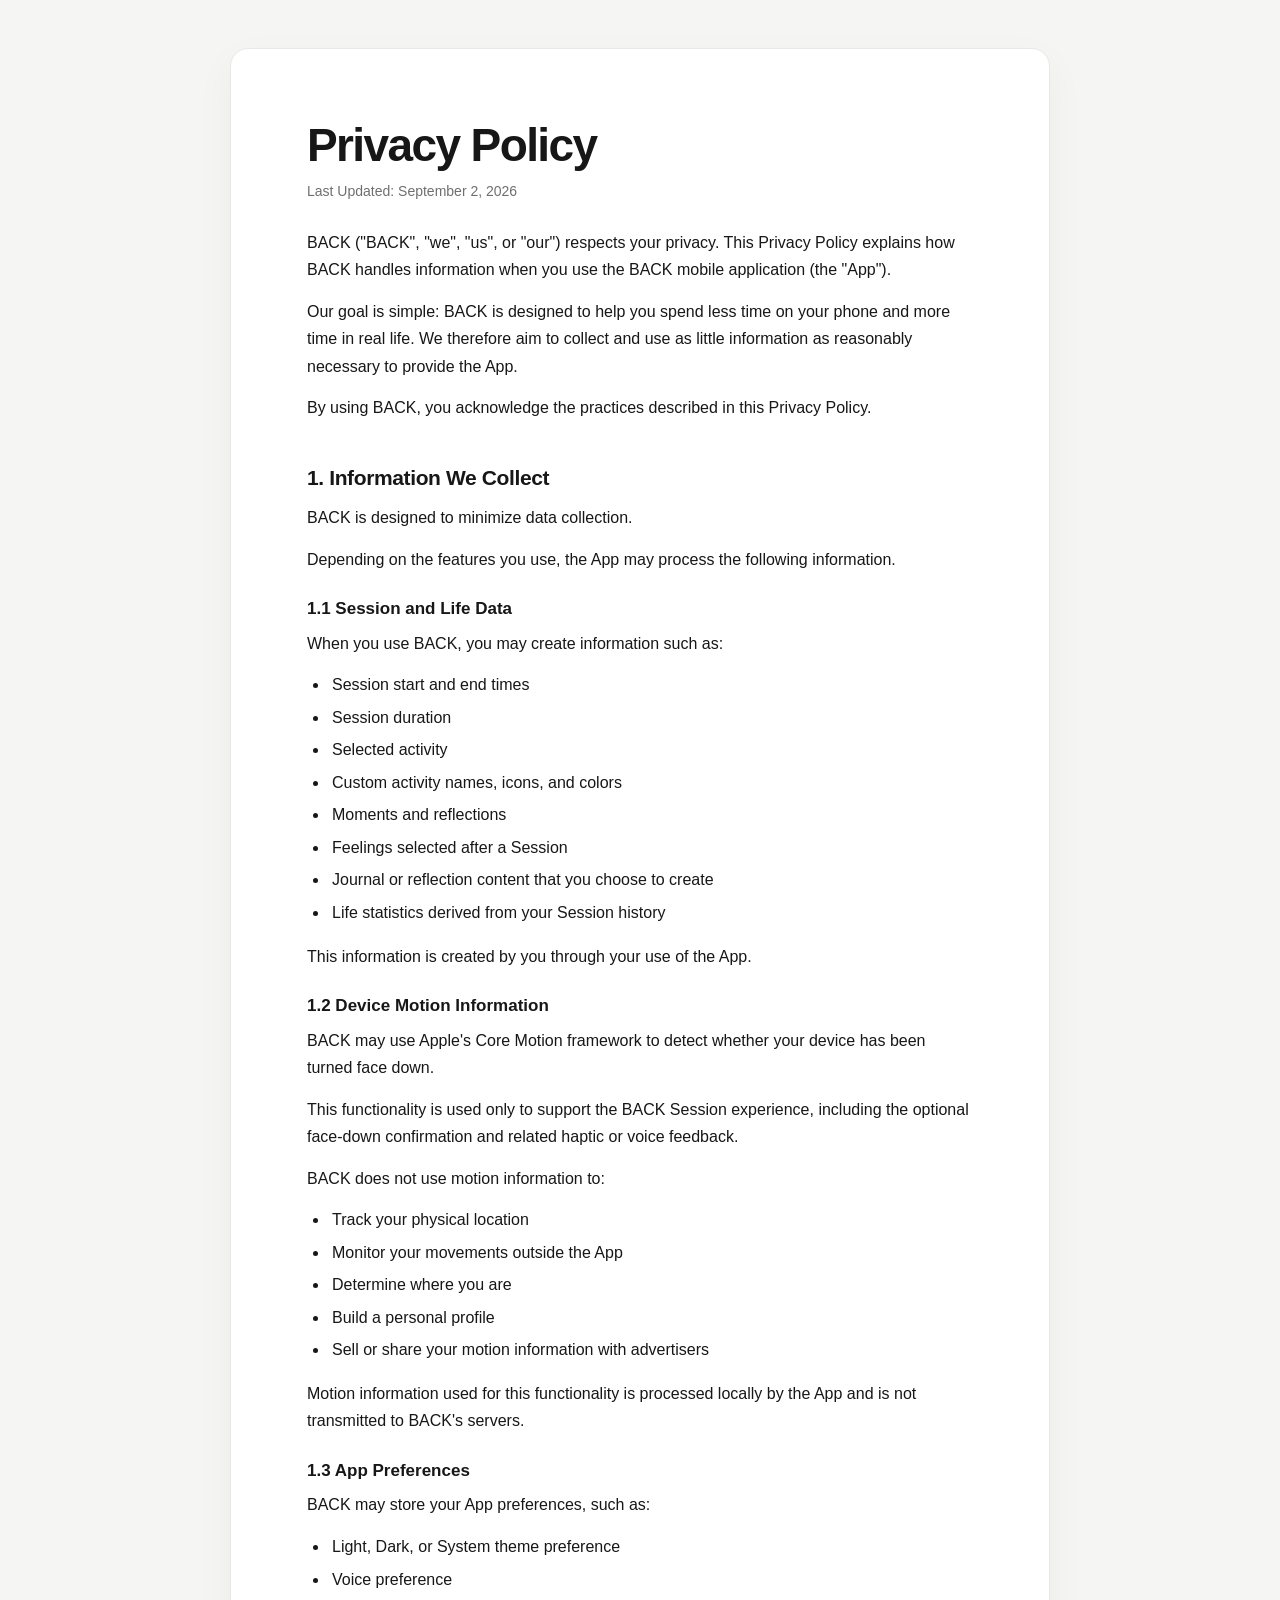
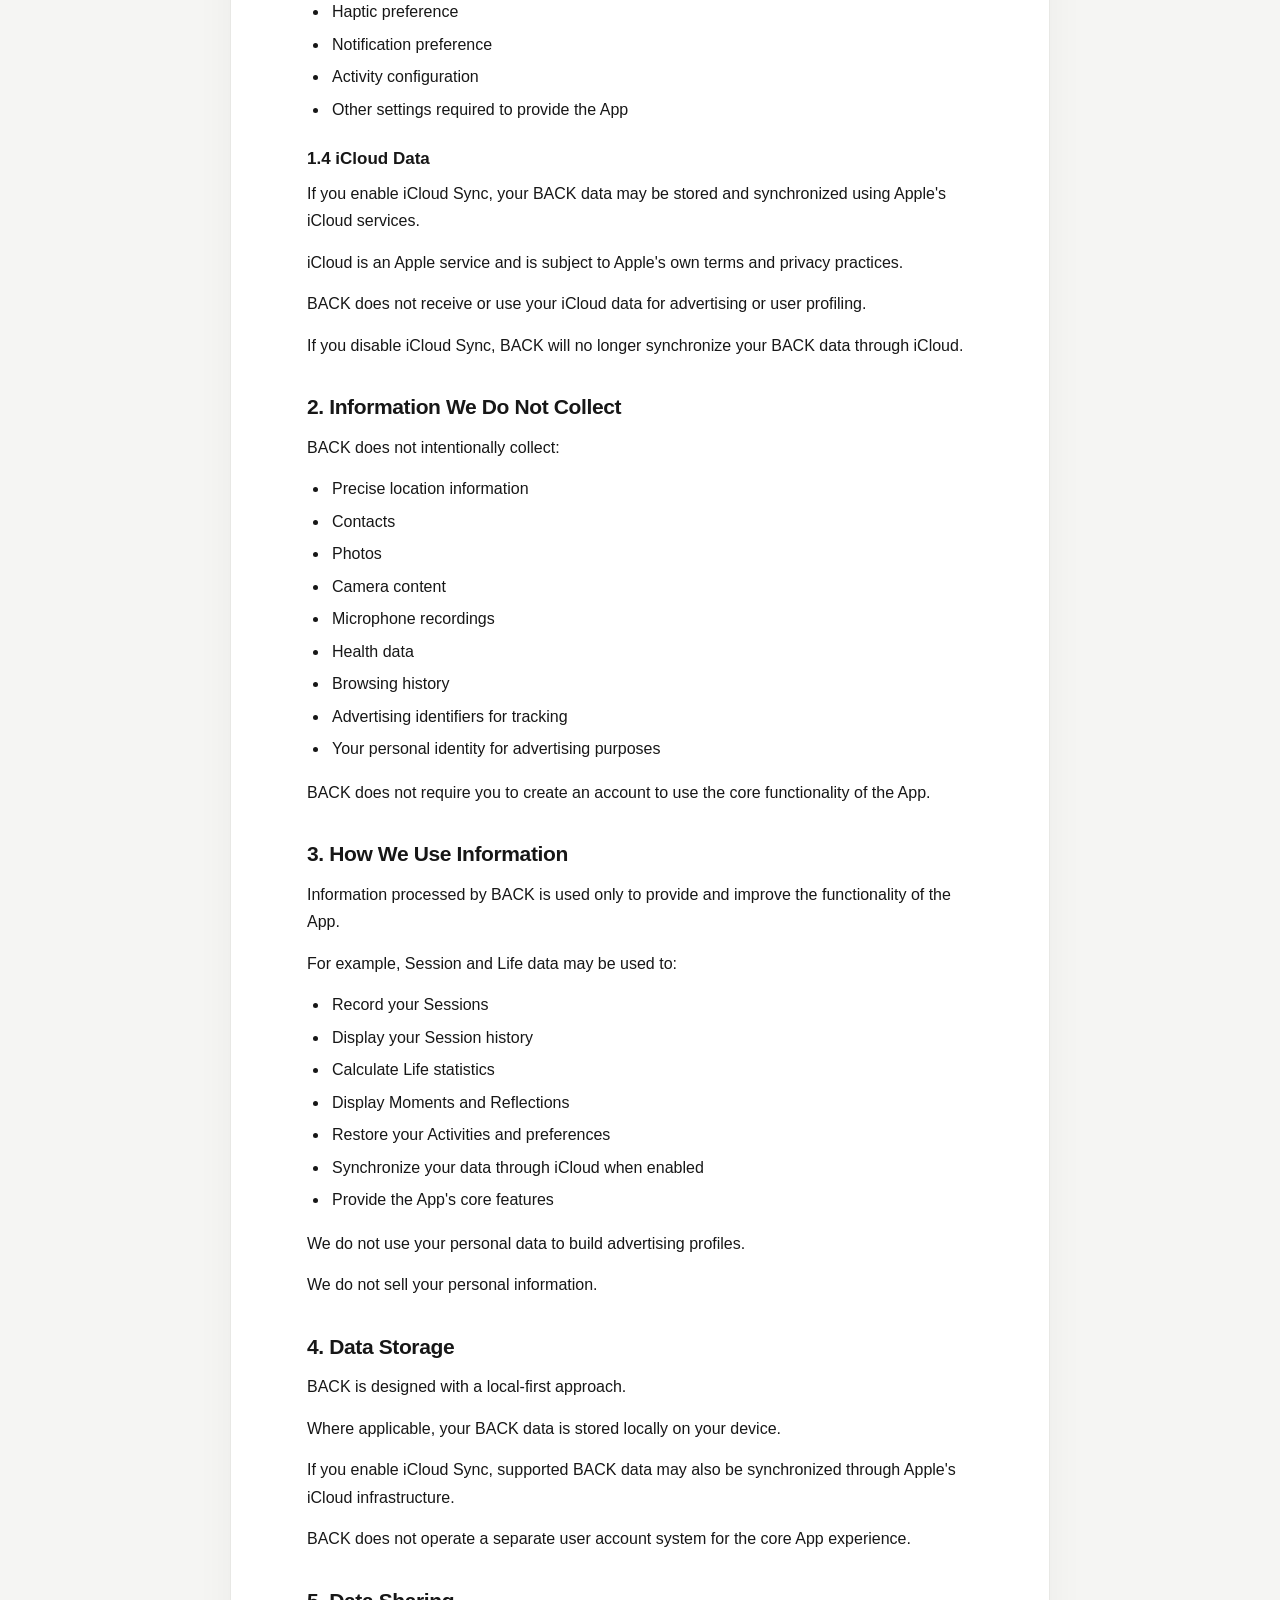
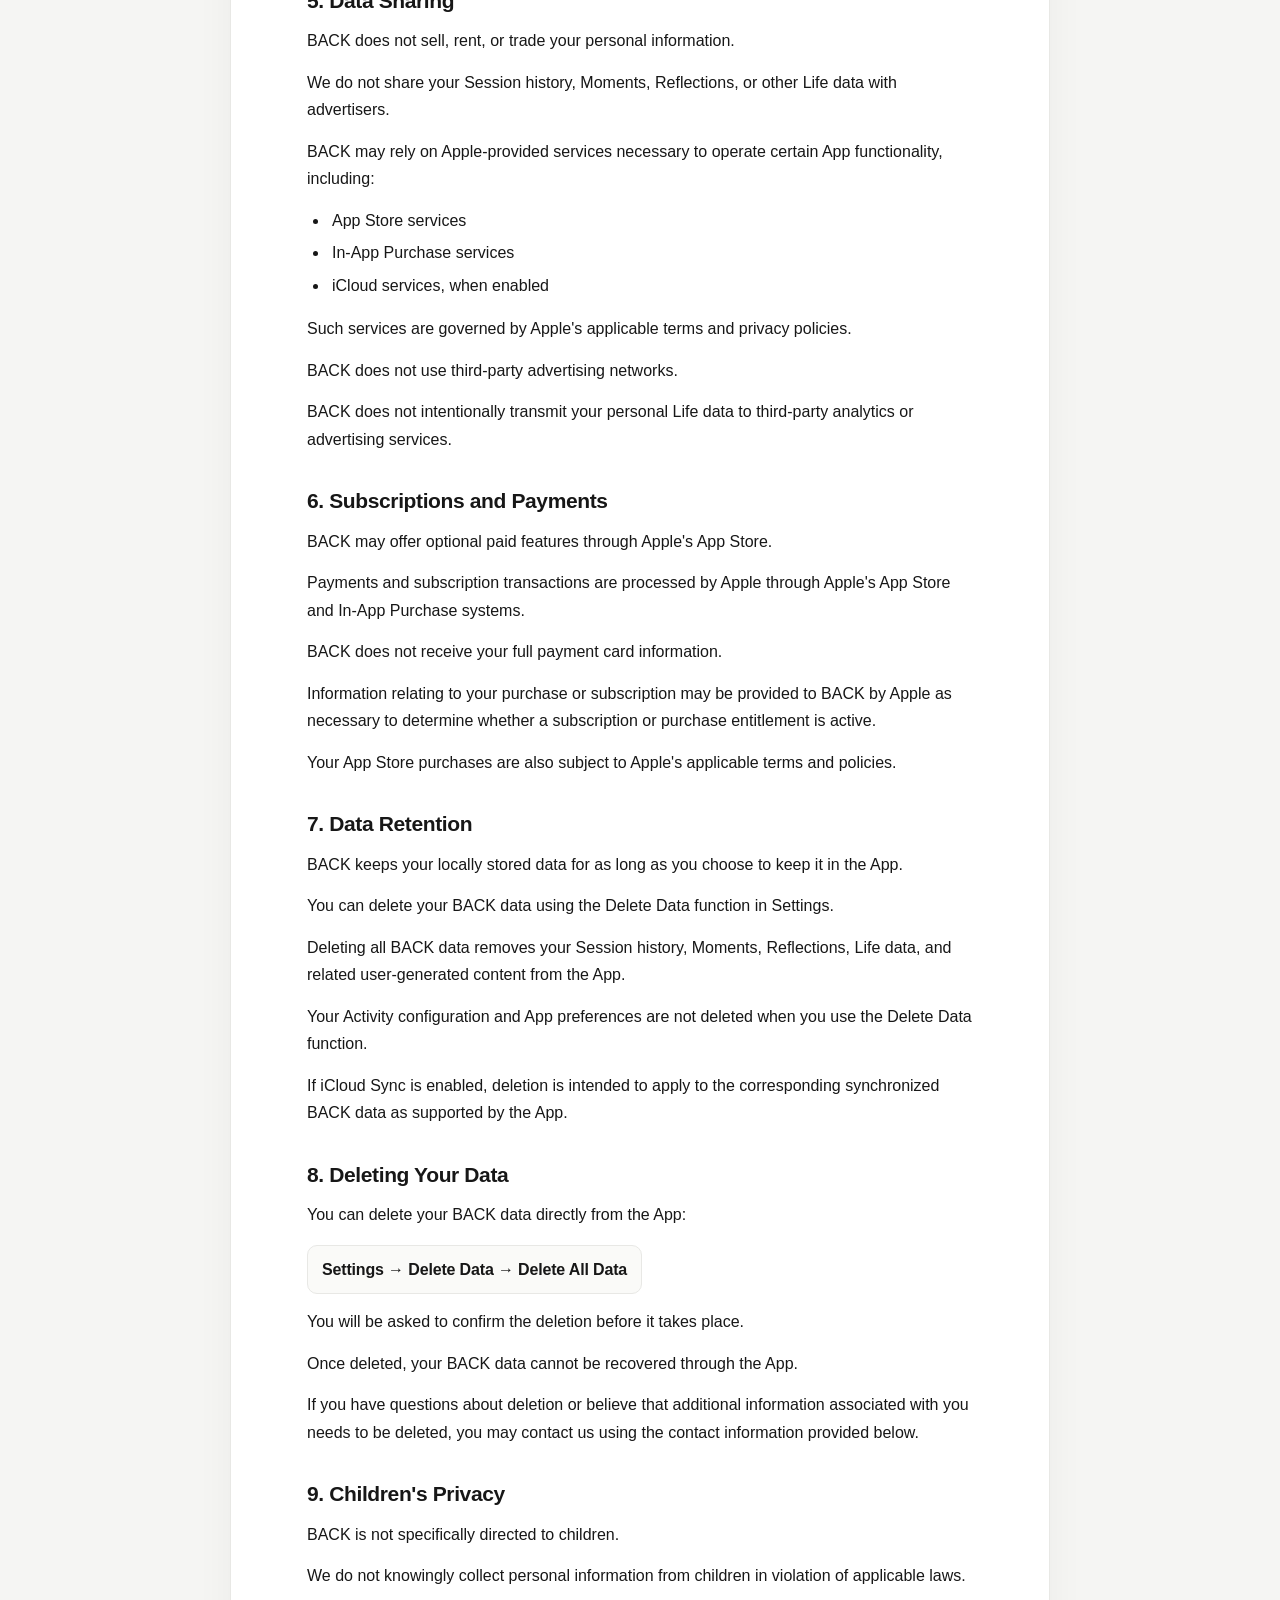
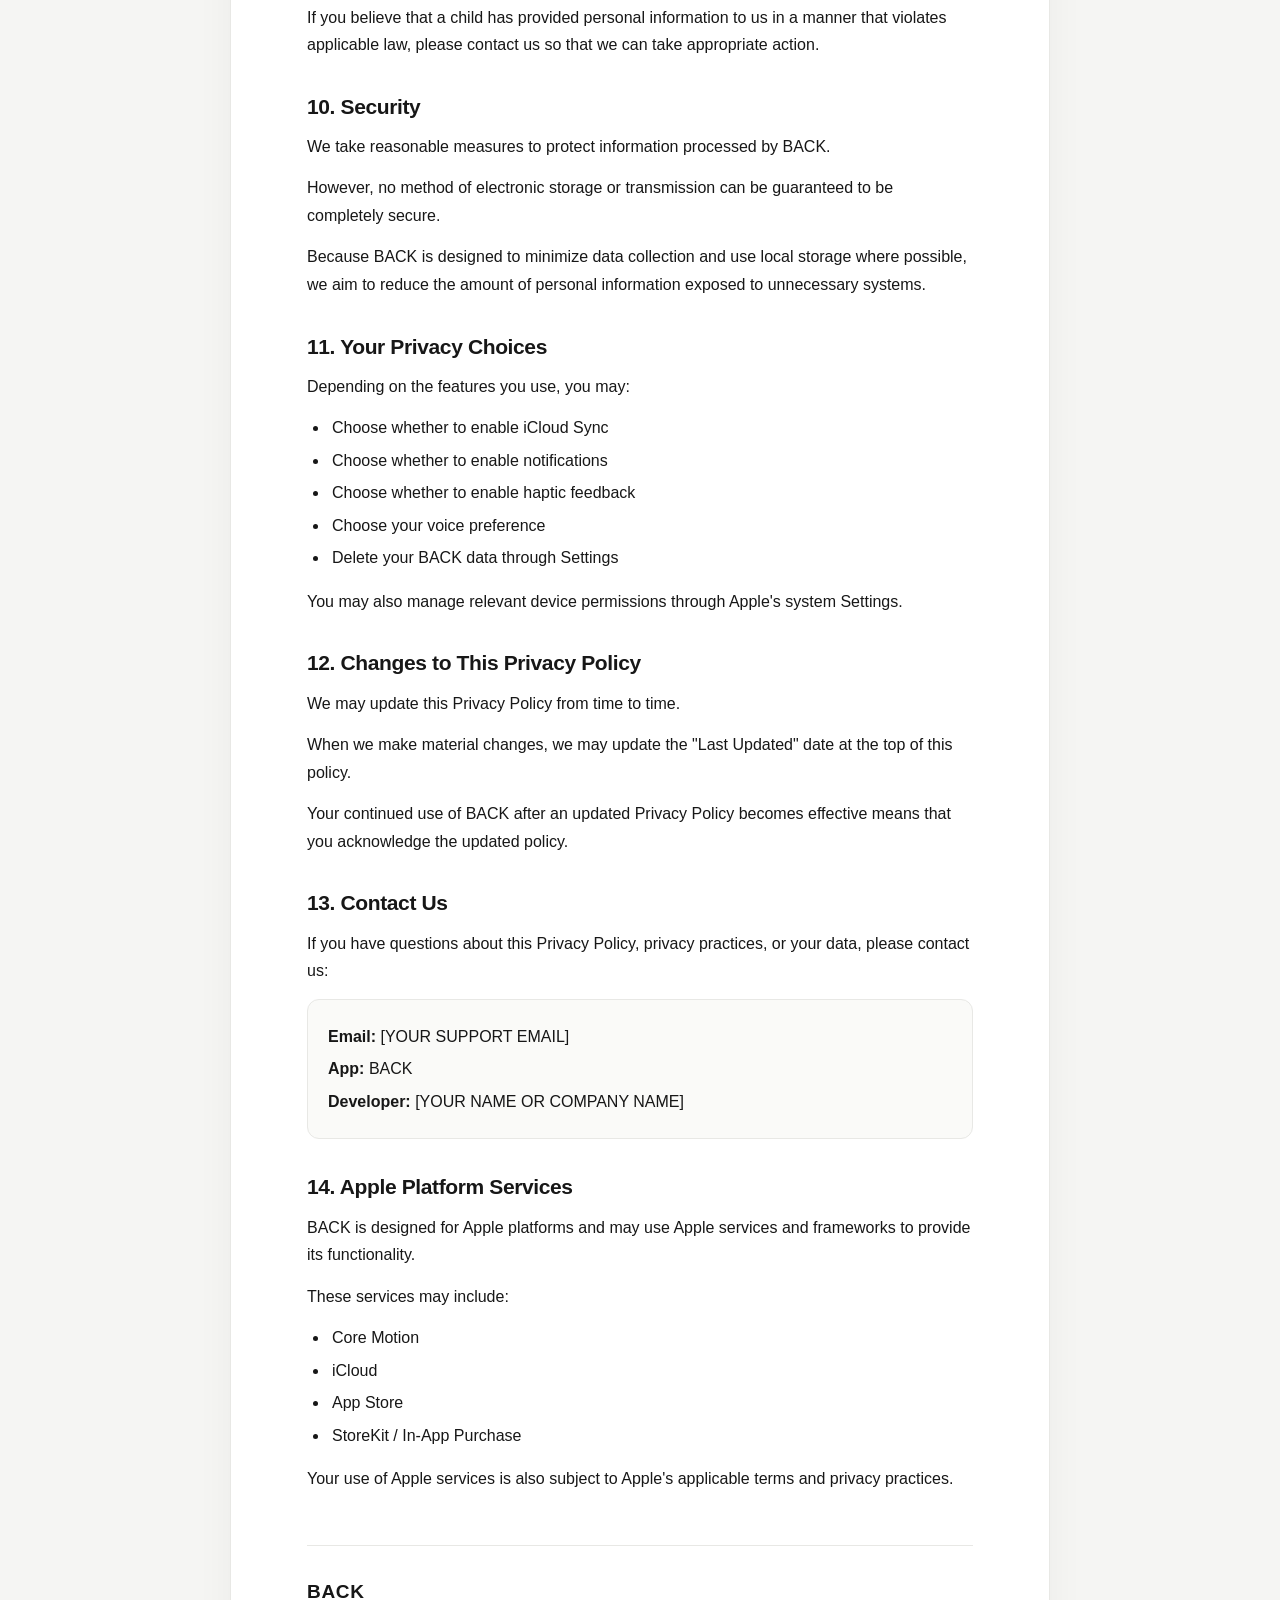
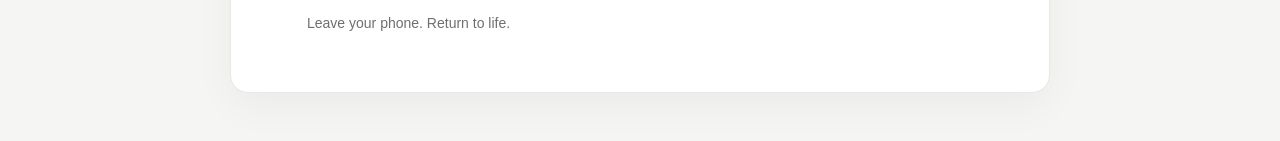
==== commit 2889ec7d: "Revise privacy.html with new layout and styles Updated the Privacy Policy page with a new structure " ====
--- a/privacy.html
+++ b/privacy.html
@@ -1 +1,440 @@
-<!doctype html><html lang="en"><head><meta charset="utf-8"><meta name="viewport" content="width=device-width, initial-scale=1"><title>Privacy Policy · BACK</title><meta name="description" content="Privacy Policy for the BACK mobile application."><link rel="stylesheet" href="style.css"></head><body><header><a class="brand" href="index.html">BACK</a><nav aria-label="Legal"><a href="privacy.html">Privacy Policy</a><a href="terms.html">Terms of Use</a></nav></header><main><div class="layout"><aside><details open><summary>Contents</summary><a href="#section-1">1. Information We Collect</a><a href="#section-2">2. Information We Do Not Collect</a><a href="#section-3">3. How We Use Information</a><a href="#section-4">4. Data Storage</a><a href="#section-5">5. Data Sharing</a><a href="#section-6">6. Subscriptions and Payments</a><a href="#section-7">7. Data Retention</a><a href="#section-8">8. Deleting Your Data</a><a href="#section-9">9. Children&#x27;s Privacy</a><a href="#section-10">10. Security</a><a href="#section-11">11. Your Privacy Choices</a><a href="#section-12">12. Changes to This Privacy Policy</a><a href="#section-13">13. Contact Us</a><a href="#section-14">14. Apple Platform Services</a></details></aside><article><h1>Privacy Policy</h1><p class="date">Last Updated: September 2, 2026</p><p>BACK (&quot;BACK&quot;, &quot;we&quot;, &quot;us&quot;, or &quot;our&quot;) respects your privacy. This Privacy Policy explains how BACK handles information when you use the BACK mobile application (the &quot;App&quot;).</p><p>Our goal is simple: BACK is designed to help you spend less time on your phone and more time in real life.</p><p>We therefore aim to collect and use as little information as reasonably necessary to provide the App.</p><p>By using BACK, you acknowledge the practices described in this Privacy Policy.</p><h2 id="section-1">1. Information We Collect</h2><p>BACK is designed to minimize data collection.</p><p>Depending on the features you use, the App may process the following information.</p><h3>1.1 Session and Life Data</h3><p>When you use BACK, you may create information such as:</p><ul><li>Session start and end times</li><li>Session duration</li><li>Selected activity</li><li>Custom activity names, icons, and colors</li><li>Moments and reflections</li><li>Feelings selected after a Session</li><li>Journal or reflection content that you choose to create</li><li>Life statistics derived from your Session history</li></ul><p>This information is created by you through your use of the App.</p><h3>1.2 Device Motion Information</h3><p>BACK may use Apple&#x27;s Core Motion framework to detect whether your device has been turned face down.</p><p>This functionality is used only to support the BACK Session experience, including the optional face-down confirmation and related haptic or voice feedback.</p><p>BACK does not use motion information to:</p><ul><li>Track your physical location</li><li>Monitor your movements outside the App</li><li>Determine where you are</li><li>Build a personal profile</li><li>Sell or share your motion information with advertisers</li></ul><p>Motion information used for this functionality is processed locally by the App and is not transmitted to BACK&#x27;s servers.</p><h3>1.3 App Preferences</h3><p>BACK may store your App preferences, such as:</p><ul><li>Light, Dark, or System theme preference</li><li>Voice preference</li><li>Haptic preference</li><li>Notification preference</li><li>Activity configuration</li><li>Other settings required to provide the App</li></ul><h3>1.4 iCloud Data</h3><p>If you enable iCloud Sync, your BACK data may be stored and synchronized using Apple&#x27;s iCloud services.</p><p>iCloud is an Apple service and is subject to Apple&#x27;s own terms and privacy practices.</p><p>BACK does not receive or use your iCloud data for advertising or user profiling.</p><p>If you disable iCloud Sync, BACK will no longer synchronize your BACK data through iCloud.</p><h2 id="section-2">2. Information We Do Not Collect</h2><p>BACK does not intentionally collect:</p><ul><li>Precise location information</li><li>Contacts</li><li>Photos</li><li>Camera content</li><li>Microphone recordings</li><li>Health data</li><li>Browsing history</li><li>Advertising identifiers for tracking</li><li>Your personal identity for advertising purposes</li></ul><p>BACK does not require you to create an account to use the core functionality of the App.</p><h2 id="section-3">3. How We Use Information</h2><p>Information processed by BACK is used only to provide and improve the functionality of the App.</p><p>For example, Session and Life data may be used to:</p><ul><li>Record your Sessions</li><li>Display your Session history</li><li>Calculate Life statistics</li><li>Display Moments and Reflections</li><li>Restore your Activities and preferences</li><li>Synchronize your data through iCloud when enabled</li><li>Provide the App&#x27;s core features</li></ul><p>We do not use your personal data to build advertising profiles.</p><p>We do not sell your personal information.</p><h2 id="section-4">4. Data Storage</h2><p>BACK is designed with a local-first approach.</p><p>Where applicable, your BACK data is stored locally on your device.</p><p>If you enable iCloud Sync, supported BACK data may also be synchronized through Apple&#x27;s iCloud infrastructure.</p><p>BACK does not operate a separate user account system for the core App experience.</p><h2 id="section-5">5. Data Sharing</h2><p>BACK does not sell, rent, or trade your personal information.</p><p>We do not share your Session history, Moments, Reflections, or other Life data with advertisers.</p><p>BACK may rely on Apple-provided services necessary to operate certain App functionality, including:</p><ul><li>App Store services</li><li>In-App Purchase services</li><li>iCloud services, when enabled</li></ul><p>Such services are governed by Apple&#x27;s applicable terms and privacy policies.</p><p>BACK does not use third-party advertising networks.</p><p>BACK does not intentionally transmit your personal Life data to third-party analytics or advertising services.</p><h2 id="section-6">6. Subscriptions and Payments</h2><p>BACK may offer optional paid features through Apple&#x27;s App Store.</p><p>Payments and subscription transactions are processed by Apple through Apple&#x27;s App Store and In-App Purchase systems.</p><p>BACK does not receive your full payment card information.</p><p>Information relating to your purchase or subscription may be provided to BACK by Apple as necessary to determine whether a subscription or purchase entitlement is active.</p><p>Your App Store purchases are also subject to Apple&#x27;s applicable terms and policies.</p><h2 id="section-7">7. Data Retention</h2><p>BACK keeps your locally stored data for as long as you choose to keep it in the App.</p><p>You can delete your BACK data using the Delete Data function in Settings.</p><p>Deleting all BACK data removes your Session history, Moments, Reflections, Life data, and related user-generated content from the App.</p><p>Your Activity configuration and App preferences are not deleted when you use the Delete Data function.</p><p>If iCloud Sync is enabled, deletion is intended to apply to the corresponding synchronized BACK data as supported by the App.</p><h2 id="section-8">8. Deleting Your Data</h2><p>You can delete your BACK data directly from the App:</p><p>Settings → Delete Data → Delete All Data You will be asked to confirm the deletion before it takes place.</p><p>Once deleted, your BACK data cannot be recovered through the App.</p><p>If you have questions about deletion or believe that additional information associated with you needs to be deleted, you may contact us using the contact information provided below.</p><h2 id="section-9">9. Children&#x27;s Privacy</h2><p>BACK is not specifically directed to children.</p><p>We do not knowingly collect personal information from children in violation of applicable laws.</p><p>If you believe that a child has provided personal information to us in a manner that violates applicable law, please contact us so that we can take appropriate action.</p><h2 id="section-10">10. Security</h2><p>We take reasonable measures to protect information processed by BACK.</p><p>However, no method of electronic storage or transmission can be guaranteed to be completely secure.</p><p>Because BACK is designed to minimize data collection and use local storage where possible, we aim to reduce the amount of personal information exposed to unnecessary systems.</p><h2 id="section-11">11. Your Privacy Choices</h2><p>Depending on the features you use, you may:</p><ul><li>Choose whether to enable iCloud Sync</li><li>Choose whether to enable notifications</li><li>Choose whether to enable haptic feedback</li><li>Choose your voice preference</li><li>Delete your BACK data through Settings</li></ul><p>You may also manage relevant device permissions through Apple&#x27;s system Settings.</p><h2 id="section-12">12. Changes to This Privacy Policy</h2><p>We may update this Privacy Policy from time to time.</p><p>When we make material changes, we may update the &quot;Last Updated&quot; date at the top of this policy.</p><p>Your continued use of BACK after an updated Privacy Policy becomes effective means that you acknowledge the updated policy.</p><h2 id="section-13">13. Contact Us</h2><p>If you have questions about this Privacy Policy, privacy practices, or your data, please contact us:</p><p>Email: allanbestone@163.com</p><p>App: BACK</p><p>Developer:</p><h2 id="section-14">14. Apple Platform Services</h2><p>BACK is designed for Apple platforms and may use Apple services and frameworks to provide its functionality.</p><p>These services may include:</p><ul><li>Core Motion</li><li>iCloud</li><li>App Store</li><li>StoreKit / In-App Purchase</li></ul><p>Your use of Apple services is also subject to Apple&#x27;s applicable terms and privacy practices.</p></article></div></main><footer>BACK — Leave your phone. Return to life.</footer></body></html>+<!DOCTYPE html>
+<html lang="en">
+<head>
+  <meta charset="UTF-8" />
+  <meta name="viewport" content="width=device-width, initial-scale=1.0" />
+  <meta name="color-scheme" content="light" />
+  <title>Privacy Policy — BACK</title>
+  <style>
+    :root {
+      --bg: #f5f5f3;
+      --paper: #ffffff;
+      --text: #171717;
+      --muted: #6f6f6f;
+      --line: #e8e8e5;
+      --max-width: 820px;
+    }
+
+    * {
+      box-sizing: border-box;
+    }
+
+    html {
+      scroll-behavior: smooth;
+    }
+
+    body {
+      margin: 0;
+      background: var(--bg);
+      color: var(--text);
+      font-family:
+        -apple-system,
+        BlinkMacSystemFont,
+        "SF Pro Text",
+        "SF Pro Display",
+        "Helvetica Neue",
+        Arial,
+        sans-serif;
+      font-size: 16px;
+      line-height: 1.72;
+      -webkit-font-smoothing: antialiased;
+      text-rendering: optimizeLegibility;
+    }
+
+    main {
+      width: min(calc(100% - 32px), var(--max-width));
+      margin: 48px auto;
+      padding: 72px 76px 56px;
+      background: var(--paper);
+      border: 1px solid var(--line);
+      border-radius: 18px;
+      box-shadow: 0 14px 40px rgba(0, 0, 0, 0.045);
+    }
+
+    header {
+      margin-bottom: 42px;
+    }
+
+    h1 {
+      margin: 0 0 8px;
+      font-size: clamp(34px, 5vw, 46px);
+      line-height: 1.08;
+      letter-spacing: -0.035em;
+      font-weight: 760;
+    }
+
+    .updated {
+      margin: 0;
+      color: var(--muted);
+      font-size: 14px;
+      font-weight: 500;
+    }
+
+    .intro {
+      margin-top: 26px;
+    }
+
+    section {
+      margin-top: 34px;
+    }
+
+    h2 {
+      margin: 0 0 12px;
+      font-size: 21px;
+      line-height: 1.35;
+      letter-spacing: -0.018em;
+      font-weight: 740;
+    }
+
+    h3 {
+      margin: 24px 0 8px;
+      font-size: 17px;
+      line-height: 1.45;
+      font-weight: 700;
+    }
+
+    p {
+      margin: 0 0 14px;
+    }
+
+    ul {
+      margin: 10px 0 16px;
+      padding-left: 22px;
+    }
+
+    li {
+      margin: 5px 0;
+      padding-left: 3px;
+    }
+
+    .path {
+      display: inline-block;
+      margin: 2px 0 14px;
+      padding: 10px 14px;
+      border: 1px solid var(--line);
+      border-radius: 10px;
+      background: #fafaf8;
+      font-weight: 650;
+      letter-spacing: -0.01em;
+    }
+
+    .contact {
+      padding: 18px 20px;
+      border: 1px solid var(--line);
+      border-radius: 12px;
+      background: #fafaf8;
+    }
+
+    .contact p {
+      margin: 5px 0;
+    }
+
+    footer {
+      margin-top: 52px;
+      padding-top: 30px;
+      border-top: 1px solid var(--line);
+    }
+
+    .brand {
+      margin: 0 0 3px;
+      font-size: 19px;
+      font-weight: 760;
+      letter-spacing: 0.035em;
+    }
+
+    .tagline {
+      margin: 0;
+      color: var(--muted);
+      font-size: 14px;
+    }
+
+    @media (max-width: 700px) {
+      body {
+        background: var(--paper);
+        font-size: 15.5px;
+      }
+
+      main {
+        width: 100%;
+        margin: 0;
+        padding: 42px 22px 38px;
+        border: 0;
+        border-radius: 0;
+        box-shadow: none;
+      }
+
+      header {
+        margin-bottom: 34px;
+      }
+
+      section {
+        margin-top: 30px;
+      }
+
+      h2 {
+        font-size: 20px;
+      }
+
+      h3 {
+        font-size: 16.5px;
+      }
+    }
+
+    @media print {
+      body {
+        background: #fff;
+      }
+
+      main {
+        width: 100%;
+        max-width: none;
+        margin: 0;
+        padding: 0;
+        border: 0;
+        border-radius: 0;
+        box-shadow: none;
+      }
+    }
+  </style>
+</head>
+<body>
+  <main>
+    <header>
+      <h1>Privacy Policy</h1>
+      <p class="updated">Last Updated: September 2, 2026</p>
+
+      <div class="intro">
+        <p>
+          BACK ("BACK", "we", "us", or "our") respects your privacy. This Privacy Policy explains how BACK handles
+          information when you use the BACK mobile application (the "App").
+        </p>
+        <p>
+          Our goal is simple: BACK is designed to help you spend less time on your phone and more time in real life.
+          We therefore aim to collect and use as little information as reasonably necessary to provide the App.
+        </p>
+        <p>By using BACK, you acknowledge the practices described in this Privacy Policy.</p>
+      </div>
+    </header>
+
+    <section>
+      <h2>1. Information We Collect</h2>
+      <p>BACK is designed to minimize data collection.</p>
+      <p>Depending on the features you use, the App may process the following information.</p>
+
+      <h3>1.1 Session and Life Data</h3>
+      <p>When you use BACK, you may create information such as:</p>
+      <ul>
+        <li>Session start and end times</li>
+        <li>Session duration</li>
+        <li>Selected activity</li>
+        <li>Custom activity names, icons, and colors</li>
+        <li>Moments and reflections</li>
+        <li>Feelings selected after a Session</li>
+        <li>Journal or reflection content that you choose to create</li>
+        <li>Life statistics derived from your Session history</li>
+      </ul>
+      <p>This information is created by you through your use of the App.</p>
+
+      <h3>1.2 Device Motion Information</h3>
+      <p>BACK may use Apple's Core Motion framework to detect whether your device has been turned face down.</p>
+      <p>
+        This functionality is used only to support the BACK Session experience, including the optional face-down
+        confirmation and related haptic or voice feedback.
+      </p>
+      <p>BACK does not use motion information to:</p>
+      <ul>
+        <li>Track your physical location</li>
+        <li>Monitor your movements outside the App</li>
+        <li>Determine where you are</li>
+        <li>Build a personal profile</li>
+        <li>Sell or share your motion information with advertisers</li>
+      </ul>
+      <p>Motion information used for this functionality is processed locally by the App and is not transmitted to BACK's servers.</p>
+
+      <h3>1.3 App Preferences</h3>
+      <p>BACK may store your App preferences, such as:</p>
+      <ul>
+        <li>Light, Dark, or System theme preference</li>
+        <li>Voice preference</li>
+        <li>Haptic preference</li>
+        <li>Notification preference</li>
+        <li>Activity configuration</li>
+        <li>Other settings required to provide the App</li>
+      </ul>
+
+      <h3>1.4 iCloud Data</h3>
+      <p>If you enable iCloud Sync, your BACK data may be stored and synchronized using Apple's iCloud services.</p>
+      <p>iCloud is an Apple service and is subject to Apple's own terms and privacy practices.</p>
+      <p>BACK does not receive or use your iCloud data for advertising or user profiling.</p>
+      <p>If you disable iCloud Sync, BACK will no longer synchronize your BACK data through iCloud.</p>
+    </section>
+
+    <section>
+      <h2>2. Information We Do Not Collect</h2>
+      <p>BACK does not intentionally collect:</p>
+      <ul>
+        <li>Precise location information</li>
+        <li>Contacts</li>
+        <li>Photos</li>
+        <li>Camera content</li>
+        <li>Microphone recordings</li>
+        <li>Health data</li>
+        <li>Browsing history</li>
+        <li>Advertising identifiers for tracking</li>
+        <li>Your personal identity for advertising purposes</li>
+      </ul>
+      <p>BACK does not require you to create an account to use the core functionality of the App.</p>
+    </section>
+
+    <section>
+      <h2>3. How We Use Information</h2>
+      <p>Information processed by BACK is used only to provide and improve the functionality of the App.</p>
+      <p>For example, Session and Life data may be used to:</p>
+      <ul>
+        <li>Record your Sessions</li>
+        <li>Display your Session history</li>
+        <li>Calculate Life statistics</li>
+        <li>Display Moments and Reflections</li>
+        <li>Restore your Activities and preferences</li>
+        <li>Synchronize your data through iCloud when enabled</li>
+        <li>Provide the App's core features</li>
+      </ul>
+      <p>We do not use your personal data to build advertising profiles.</p>
+      <p>We do not sell your personal information.</p>
+    </section>
+
+    <section>
+      <h2>4. Data Storage</h2>
+      <p>BACK is designed with a local-first approach.</p>
+      <p>Where applicable, your BACK data is stored locally on your device.</p>
+      <p>If you enable iCloud Sync, supported BACK data may also be synchronized through Apple's iCloud infrastructure.</p>
+      <p>BACK does not operate a separate user account system for the core App experience.</p>
+    </section>
+
+    <section>
+      <h2>5. Data Sharing</h2>
+      <p>BACK does not sell, rent, or trade your personal information.</p>
+      <p>We do not share your Session history, Moments, Reflections, or other Life data with advertisers.</p>
+      <p>BACK may rely on Apple-provided services necessary to operate certain App functionality, including:</p>
+      <ul>
+        <li>App Store services</li>
+        <li>In-App Purchase services</li>
+        <li>iCloud services, when enabled</li>
+      </ul>
+      <p>Such services are governed by Apple's applicable terms and privacy policies.</p>
+      <p>BACK does not use third-party advertising networks.</p>
+      <p>BACK does not intentionally transmit your personal Life data to third-party analytics or advertising services.</p>
+    </section>
+
+    <section>
+      <h2>6. Subscriptions and Payments</h2>
+      <p>BACK may offer optional paid features through Apple's App Store.</p>
+      <p>Payments and subscription transactions are processed by Apple through Apple's App Store and In-App Purchase systems.</p>
+      <p>BACK does not receive your full payment card information.</p>
+      <p>
+        Information relating to your purchase or subscription may be provided to BACK by Apple as necessary to determine
+        whether a subscription or purchase entitlement is active.
+      </p>
+      <p>Your App Store purchases are also subject to Apple's applicable terms and policies.</p>
+    </section>
+
+    <section>
+      <h2>7. Data Retention</h2>
+      <p>BACK keeps your locally stored data for as long as you choose to keep it in the App.</p>
+      <p>You can delete your BACK data using the Delete Data function in Settings.</p>
+      <p>
+        Deleting all BACK data removes your Session history, Moments, Reflections, Life data, and related user-generated
+        content from the App.
+      </p>
+      <p>Your Activity configuration and App preferences are not deleted when you use the Delete Data function.</p>
+      <p>
+        If iCloud Sync is enabled, deletion is intended to apply to the corresponding synchronized BACK data as supported
+        by the App.
+      </p>
+    </section>
+
+    <section>
+      <h2>8. Deleting Your Data</h2>
+      <p>You can delete your BACK data directly from the App:</p>
+      <div class="path">Settings → Delete Data → Delete All Data</div>
+      <p>You will be asked to confirm the deletion before it takes place.</p>
+      <p>Once deleted, your BACK data cannot be recovered through the App.</p>
+      <p>
+        If you have questions about deletion or believe that additional information associated with you needs to be deleted,
+        you may contact us using the contact information provided below.
+      </p>
+    </section>
+
+    <section>
+      <h2>9. Children's Privacy</h2>
+      <p>BACK is not specifically directed to children.</p>
+      <p>We do not knowingly collect personal information from children in violation of applicable laws.</p>
+      <p>
+        If you believe that a child has provided personal information to us in a manner that violates applicable law,
+        please contact us so that we can take appropriate action.
+      </p>
+    </section>
+
+    <section>
+      <h2>10. Security</h2>
+      <p>We take reasonable measures to protect information processed by BACK.</p>
+      <p>However, no method of electronic storage or transmission can be guaranteed to be completely secure.</p>
+      <p>
+        Because BACK is designed to minimize data collection and use local storage where possible, we aim to reduce the
+        amount of personal information exposed to unnecessary systems.
+      </p>
+    </section>
+
+    <section>
+      <h2>11. Your Privacy Choices</h2>
+      <p>Depending on the features you use, you may:</p>
+      <ul>
+        <li>Choose whether to enable iCloud Sync</li>
+        <li>Choose whether to enable notifications</li>
+        <li>Choose whether to enable haptic feedback</li>
+        <li>Choose your voice preference</li>
+        <li>Delete your BACK data through Settings</li>
+      </ul>
+      <p>You may also manage relevant device permissions through Apple's system Settings.</p>
+    </section>
+
+    <section>
+      <h2>12. Changes to This Privacy Policy</h2>
+      <p>We may update this Privacy Policy from time to time.</p>
+      <p>When we make material changes, we may update the "Last Updated" date at the top of this policy.</p>
+      <p>
+        Your continued use of BACK after an updated Privacy Policy becomes effective means that you acknowledge the
+        updated policy.
+      </p>
+    </section>
+
+    <section>
+      <h2>13. Contact Us</h2>
+      <p>If you have questions about this Privacy Policy, privacy practices, or your data, please contact us:</p>
+      <div class="contact">
+        <p><strong>Email:</strong> [YOUR SUPPORT EMAIL]</p>
+        <p><strong>App:</strong> BACK</p>
+        <p><strong>Developer:</strong> [YOUR NAME OR COMPANY NAME]</p>
+      </div>
+    </section>
+
+    <section>
+      <h2>14. Apple Platform Services</h2>
+      <p>BACK is designed for Apple platforms and may use Apple services and frameworks to provide its functionality.</p>
+      <p>These services may include:</p>
+      <ul>
+        <li>Core Motion</li>
+        <li>iCloud</li>
+        <li>App Store</li>
+        <li>StoreKit / In-App Purchase</li>
+      </ul>
+      <p>Your use of Apple services is also subject to Apple's applicable terms and privacy practices.</p>
+    </section>
+
+    <footer>
+      <p class="brand">BACK</p>
+      <p class="tagline">Leave your phone. Return to life.</p>
+    </footer>
+  </main>
+</body>
+</html>
